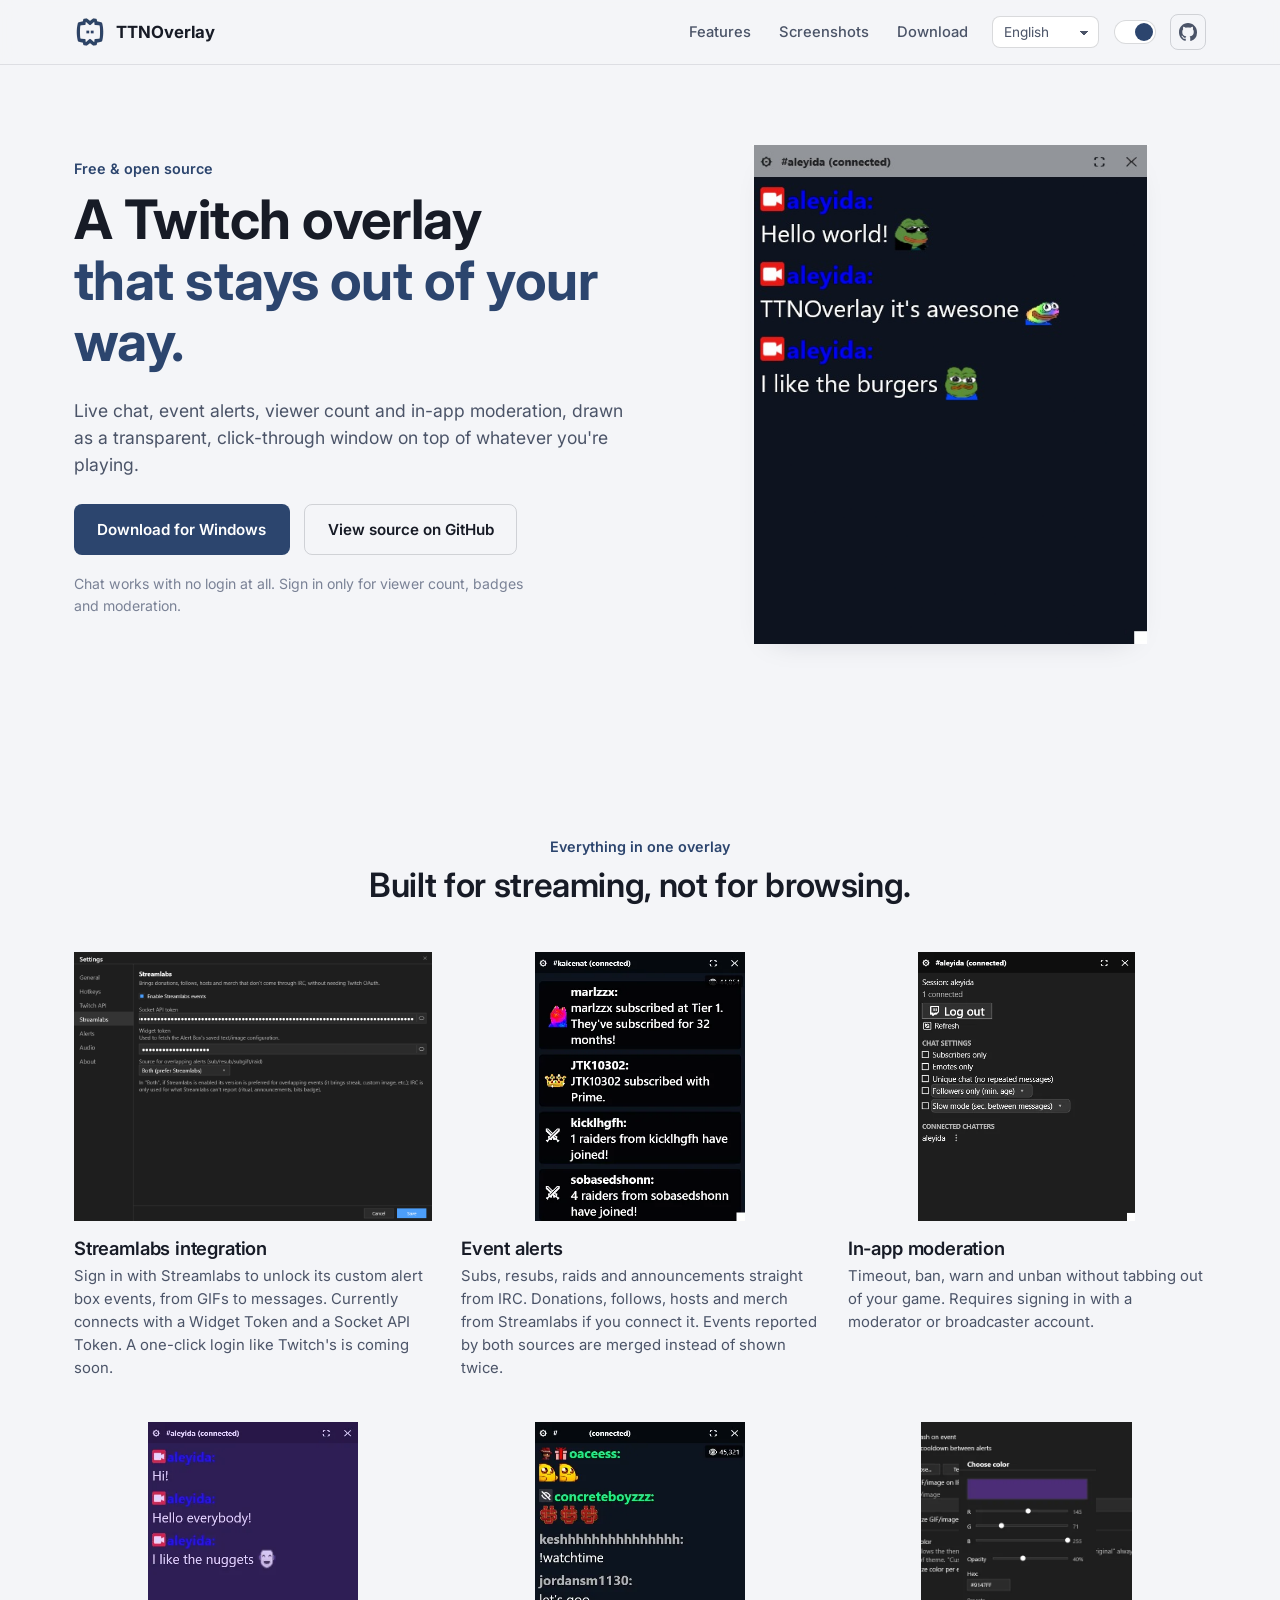
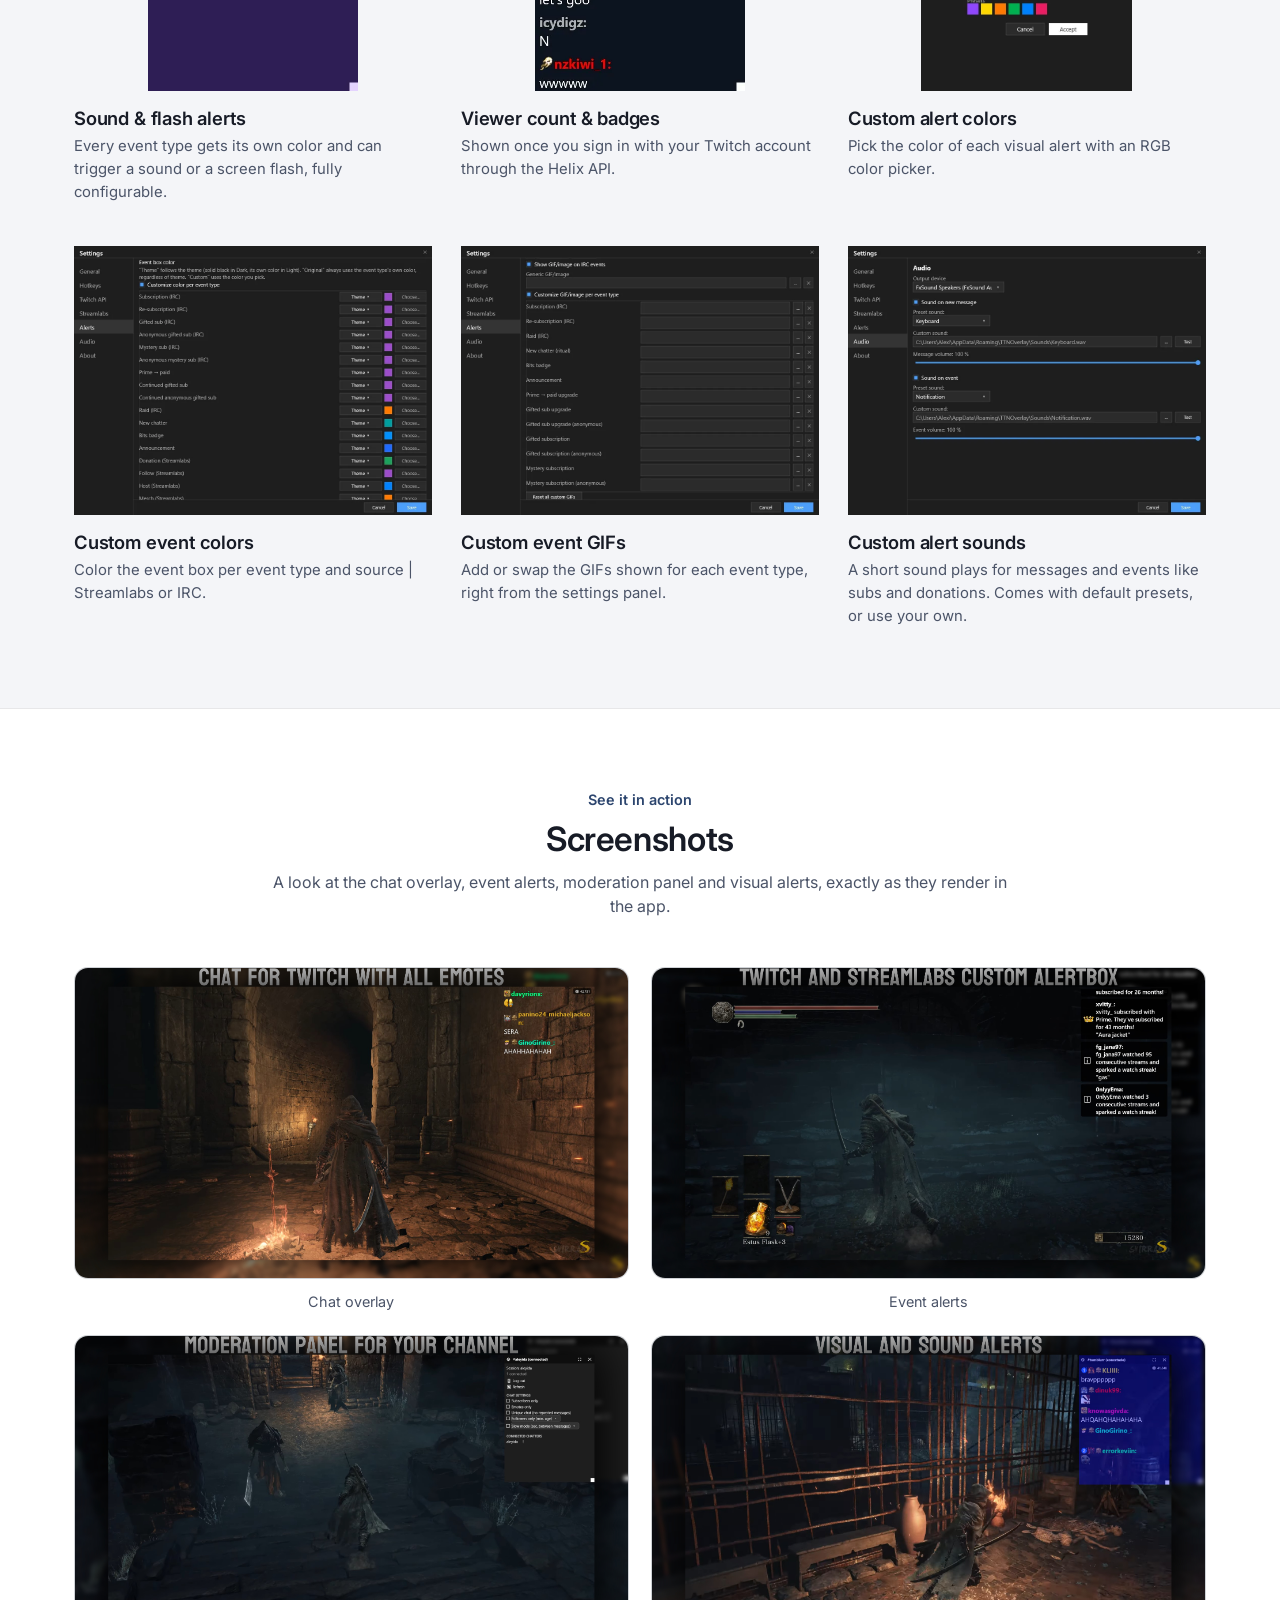
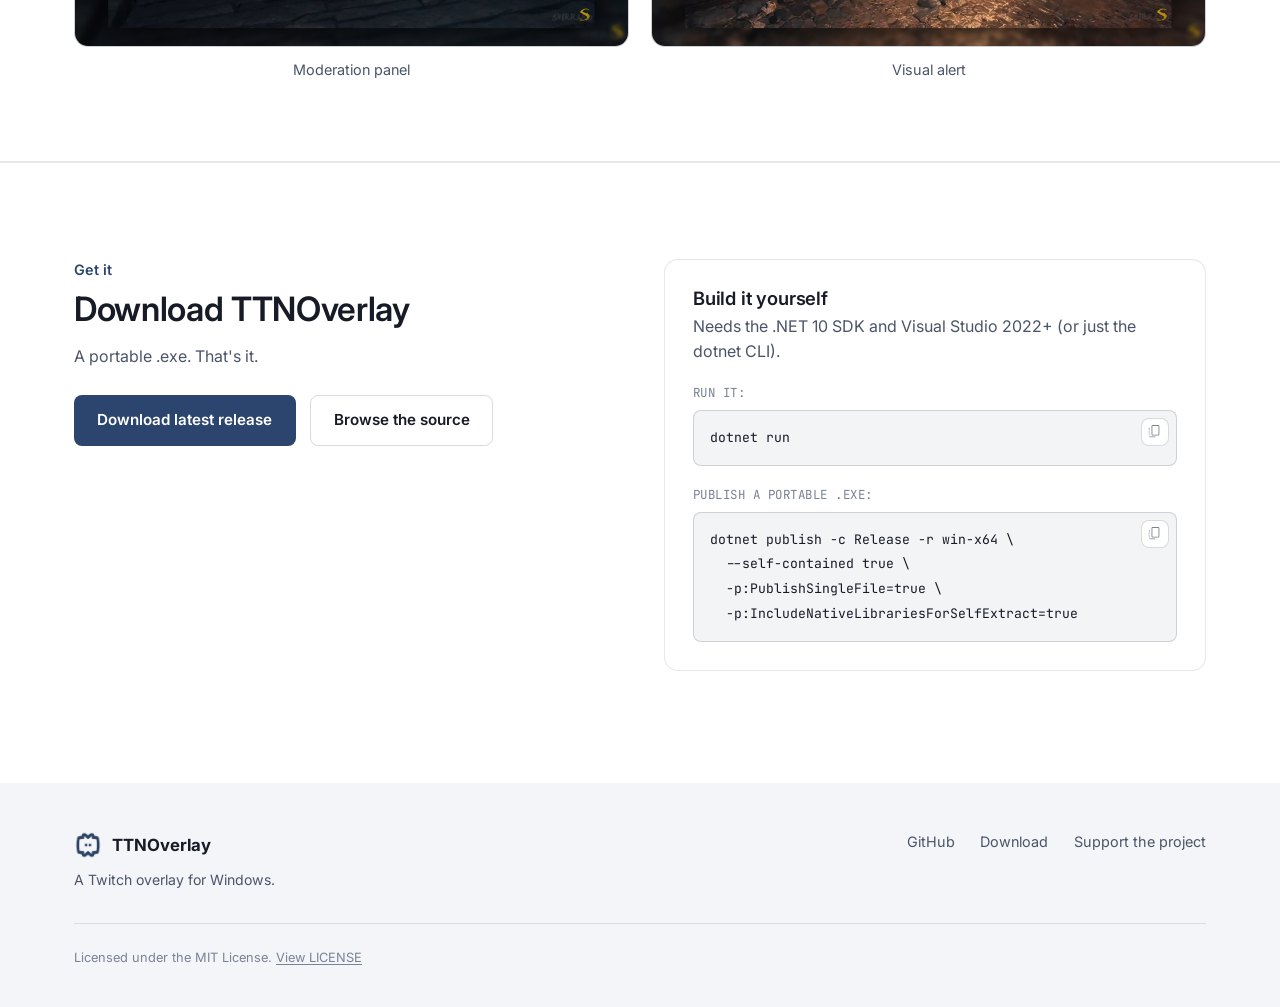
==== docs/index.html @ 7c1bb32d "Initial commit" ====
<!DOCTYPE html>
<html lang="en">

<head>
  <meta charset="UTF-8">
  <meta name="viewport" content="width=device-width, initial-scale=1.0">
  <title data-i18n="meta_title">TTNOverlay | Native Twitch overlay for Windows</title>
  <meta name="description" data-i18n="meta_description"
    content="A transparent, click-through Twitch overlay for Windows.">
  <link rel="icon" type="image/webp" href="img/logo_nobg.webp">
  <link rel="preconnect" href="https://fonts.googleapis.com">
  <link rel="preconnect" href="https://fonts.gstatic.com" crossorigin>
  <link
    href="https://fonts.googleapis.com/css2?family=Inter:wght@400;500;600;700&family=JetBrains+Mono:wght@400;500;600&display=swap"
    rel="stylesheet">
  <link rel="stylesheet" href="css/style.css">
</head>

<body>

  <a class="skip-link" href="#main" data-i18n="skip_link">Skip to content</a>

  <header class="site-header">
    <div class="wrap header-row">
      <a class="brand" href="#top">
        <img class="brand-logo" data-theme-src-dark="img/logo_nobg.webp"
          data-theme-src-light="img/logo_blue_nobg.webp" src="img/logo_nobg.webp" alt="" width="32" height="32">
        <span class="brand-name">TTNOverlay</span>
      </a>

      <nav class="site-nav" aria-label="Primary">
        <a href="#features" data-i18n="nav_features">Features</a>
        <a href="#screenshots" data-i18n="nav_screenshots">Screenshots</a>
        <a href="#download" data-i18n="nav_download">Download</a>
      </nav>

      <div class="header-controls">
        <div class="lang-switch">
          <label class="sr-only" for="lang-select" data-i18n="lang_label">Language</label>
          <select id="lang-select" aria-label="Language"></select>
        </div>
        <button id="theme-toggle" class="theme-toggle" type="button" aria-pressed="false">
          <span class="theme-toggle-track">
            <span class="theme-toggle-thumb" aria-hidden="true"></span>
          </span>
          <span class="sr-only" id="theme-toggle-label" data-i18n="theme_toggle_label">Switch to light theme</span>
        </button>
        <a class="btn btn-ghost btn-small header-gh" href="#" data-repo-link="source" target="_blank" rel="noopener"
          aria-label="GitHub">
          <svg viewBox="0 0 16 16" width="18" height="18" aria-hidden="true">
            <path fill="currentColor"
              d="M8 0C3.58 0 0 3.64 0 8.13c0 3.6 2.29 6.65 5.47 7.73.4.08.55-.17.55-.39 0-.19-.01-.82-.01-1.49-2.01.37-2.53-.5-2.69-.95-.09-.23-.48-.95-.82-1.14-.28-.15-.68-.52-.01-.53.63-.01 1.08.59 1.23.83.72 1.22 1.87.88 2.33.67.07-.52.28-.88.51-1.08-1.78-.2-3.64-.91-3.64-4.02 0-.89.31-1.61.82-2.18-.08-.2-.36-1.03.08-2.14 0 0 .67-.22 2.2.83.64-.18 1.32-.27 2-.27.68 0 1.36.09 2 .27 1.53-1.06 2.2-.83 2.2-.83.44 1.11.16 1.94.08 2.14.51.57.82 1.28.82 2.18 0 3.12-1.87 3.82-3.65 4.02.29.26.54.75.54 1.53 0 1.11-.01 1.99-.01 2.27 0 .22.15.48.55.39A8.13 8.13 0 0 0 16 8.13C16 3.64 12.42 0 8 0Z" />
          </svg>
        </a>
      </div>

      <button id="nav-toggle" class="nav-toggle" type="button" aria-expanded="false" aria-controls="site-nav-mobile">
        <span></span><span></span><span></span>
      </button>
    </div>

    <nav id="site-nav-mobile" class="site-nav-mobile" aria-label="Primary mobile">
      <a href="#features" data-i18n="nav_features">Features</a>
      <a href="#screenshots" data-i18n="nav_screenshots">Screenshots</a>
      <a href="#download" data-i18n="nav_download">Download</a>
    </nav>
  </header>

  <main id="main">

    <!-- HERO -->
    <section class="hero" id="top">
      <div class="wrap hero-grid">
        <div class="hero-copy">
          <p class="eyebrow" data-i18n="hero_eyebrow">Windows · Free &amp; open source</p>
          <h1>
            <span data-i18n="hero_title_1">A Twitch overlay</span><br>
            <span class="accent" data-i18n="hero_title_2">that stays out of your way.</span>
          </h1>
          <p class="hero-subtitle" data-i18n="hero_subtitle">Live chat, event alerts, viewer count and in-app
            moderation, drawn as a transparent, click-through window on top of whatever you're playing.</p>
          <div class="hero-ctas">
            <a class="btn btn-accent" href="#" data-repo-link="release" data-i18n="hero_cta_download">Download for
              Windows</a>
            <a class="btn btn-ghost" href="#" data-repo-link="source" target="_blank" rel="noopener"
              data-i18n="hero_cta_source">View source on GitHub</a>
          </div>
          <p class="hero-note" data-i18n="hero_note">Chat works with no login at all. Sign in only for viewer count,
            badges and moderation.</p>
        </div>

        <div class="hero-visual">
          <div class="hero-shot" data-hero-shot>
            <img data-theme-src-dark="img/screenshots/hero_dark.webp"
              data-theme-src-light="img/screenshots/hero_light.webp" src="img/screenshots/hero_dark.webp"
              alt="TTNOverlay">
            <div class="hero-shot-placeholder">
              <span data-i18n="feat_image_pending">Add a screenshot</span>
              <code data-hero-placeholder-name>hero_dark.webp</code>
            </div>
          </div>
        </div>
      </div>
    </section>

    <!-- FEATURES -->
    <section class="features" id="features">
      <div class="wrap">
        <p class="eyebrow center" data-i18n="features_eyebrow">Everything in one overlay</p>
        <h2 class="center" data-i18n="features_title">Built for streaming, not for browsing.</h2>

        <div class="feature-grid">

          <article class="feature-item feature-item-media">
            <div class="feature-media">
              <img src="img/features/streamlabs_feature.webp" alt="" loading="lazy">
              <div class="feature-media-placeholder">
                <span data-i18n="feat_image_pending">Add a screenshot</span>
                <code>streamlabs_feature.webp</code>
              </div>
            </div>
            <h3 data-i18n="feat_streamlabs_title">Streamlabs integration</h3>
            <p data-i18n="feat_streamlabs_body">Sign in with Streamlabs to unlock its custom alert box events, from GIFs
              to messages. Currently connects with a Widget Token and a Socket API Token. A one-click login like
              Twitch's is coming soon.</p>
          </article>

          <article class="feature-item feature-item-media">
            <div class="feature-media">
              <img src="img/features/events_feature.webp" alt="" loading="lazy">
              <div class="feature-media-placeholder">
                <span data-i18n="feat_image_pending">Add a screenshot</span>
                <code>events_feature.webp</code>
              </div>
            </div>
            <h3 data-i18n="feat_events_title">Event alerts</h3>
            <p data-i18n="feat_events_body">Subs, resubs, raids and announcements straight from IRC. Donations, follows,
              hosts and merch from Streamlabs if you connect it. Events reported by both sources are merged instead of
              shown twice.</p>
          </article>

          <article class="feature-item feature-item-media">
            <div class="feature-media">
              <img src="img/features/modpanel_feature.webp" alt="" loading="lazy">
              <div class="feature-media-placeholder">
                <span data-i18n="feat_image_pending">Add a screenshot</span>
                <code>modpanel_feature.webp</code>
              </div>
            </div>
            <h3 data-i18n="feat_mod_title">In-app moderation</h3>
            <p data-i18n="feat_mod_body">Timeout, ban, warn and unban without tabbing out of your game. Requires signing
              in with a moderator or broadcaster account.</p>
          </article>

          <article class="feature-item feature-item-media">
            <div class="feature-media">
              <img src="img/features/alerts_feature.webp" alt="" loading="lazy">
              <div class="feature-media-placeholder">
                <span data-i18n="feat_image_pending">Add a screenshot</span>
                <code>alerts_feature.webp</code>
              </div>
            </div>
            <h3 data-i18n="feat_alerts_title">Sound &amp; flash alerts</h3>
            <p data-i18n="feat_alerts_body">Every event type gets its own color and can trigger a sound or a screen
              flash, fully configurable.</p>
          </article>

          <article class="feature-item feature-item-media">
            <div class="feature-media">
              <img src="img/features/viewers_feature.webp" alt="" loading="lazy">
              <div class="feature-media-placeholder">
                <span data-i18n="feat_image_pending">Add a screenshot</span>
                <code>viewers_feature.webp</code>
              </div>
            </div>
            <h3 data-i18n="feat_viewers_title">Viewer count &amp; badges</h3>
            <p data-i18n="feat_viewers_body">Shown once you sign in with your Twitch account through the Helix API.</p>
          </article>

          <article class="feature-item feature-item-media">
            <div class="feature-media">
              <img src="img/features/alerts_visualalertcolor_customizable_feature.webp" alt="" loading="lazy">
              <div class="feature-media-placeholder">
                <span data-i18n="feat_image_pending">Add a screenshot</span>
                <code>alerts_visualalertcolor_customizable_feature.webp</code>
              </div>
            </div>
            <h3 data-i18n="feat_alertcolor_title">Custom alert colors</h3>
            <p data-i18n="feat_alertcolor_body">Pick the color of each visual alert with an RGB color picker.</p>
          </article>

          <article class="feature-item feature-item-media">
            <div class="feature-media">
              <img src="img/features/events_customizable_box_feature.webp" alt="" loading="lazy">
              <div class="feature-media-placeholder">
                <span data-i18n="feat_image_pending">Add a screenshot</span>
                <code>events_customizable_box_feature.webp</code>
              </div>
            </div>
            <h3 data-i18n="feat_eventbox_title">Custom event colors</h3>
            <p data-i18n="feat_eventbox_body">Color the event box per event type and source &mdash; Streamlabs or IRC.
            </p>
          </article>

          <article class="feature-item feature-item-media">
            <div class="feature-media">
              <img src="img/features/events_customizable_gif_feature.webp" alt="" loading="lazy">
              <div class="feature-media-placeholder">
                <span data-i18n="feat_image_pending">Add a screenshot</span>
                <code>events_customizable_gif_feature.webp</code>
              </div>
            </div>
            <h3 data-i18n="feat_eventgif_title">Custom event GIFs</h3>
            <p data-i18n="feat_eventgif_body">Add or swap the GIFs shown for each event type, right from the settings
              panel.</p>
          </article>

          <article class="feature-item feature-item-media">
            <div class="feature-media">
              <img src="img/features/alerts_audio_customizable_feature.webp" alt="" loading="lazy">
              <div class="feature-media-placeholder">
                <span data-i18n="feat_image_pending">Add a screenshot</span>
                <code>alerts_audio_customizable_feature.webp</code>
              </div>
            </div>
            <h3 data-i18n="feat_alertsound_title">Custom alert sounds</h3>
            <p data-i18n="feat_alertsound_body">A short sound plays for messages and events like subs and donations.
              Comes with default presets, or use your own.</p>
          </article>

        </div>
      </div>
    </section>

    <!-- SCREENSHOTS -->
    <section class="screenshots" id="screenshots">
      <div class="wrap">
        <p class="eyebrow center" data-i18n="screenshots_eyebrow">See it in action</p>
        <h2 class="center" data-i18n="screenshots_title">Screenshots</h2>
        <p class="section-subtitle center" data-i18n="screenshots_subtitle">Drop image files into img/screenshots/ using
          the names below and they'll show up here automatically.</p>

        <div class="shot-grid">
          <figure class="shot">
            <div class="shot-media">
              <img src="img/screenshots/chat_finished.jpg" alt="" loading="lazy">
              <div class="shot-placeholder">
                <span class="shot-placeholder-hint"><span data-i18n="shot_placeholder_hint">Place</span>
                  <code>chat_finished.jpg</code> <span data-i18n="shot_placeholder_hint_2">in
                    img/screenshots/</span></span>
              </div>
            </div>
            <figcaption data-i18n="shot_chat_caption">Chat overlay</figcaption>
          </figure>

          <figure class="shot">
            <div class="shot-media">
              <img src="img/screenshots/events_finished.jpg" alt="" loading="lazy">
              <div class="shot-placeholder">
                <span class="shot-placeholder-hint"><span data-i18n="shot_placeholder_hint">Place</span>
                  <code>events_finished.jpg</code> <span data-i18n="shot_placeholder_hint_2">in
                    img/screenshots/</span></span>
              </div>
            </div>
            <figcaption data-i18n="shot_events_caption">Event alerts</figcaption>
          </figure>

          <figure class="shot">
            <div class="shot-media">
              <img src="img/screenshots/modpanel_finished.jpg" alt="" loading="lazy">
              <div class="shot-placeholder">
                <span class="shot-placeholder-hint"><span data-i18n="shot_placeholder_hint">Place</span>
                  <code>modpanel_finished.jpg</code> <span data-i18n="shot_placeholder_hint_2">in
                    img/screenshots/</span></span>
              </div>
            </div>
            <figcaption data-i18n="shot_modpanel_caption">Moderation panel</figcaption>
          </figure>

          <figure class="shot">
            <div class="shot-media">
              <img src="img/screenshots/visualalert_finished.jpg" alt="" loading="lazy">
              <div class="shot-placeholder">
                <span class="shot-placeholder-hint"><span data-i18n="shot_placeholder_hint">Place</span>
                  <code>visualalert_finished.jpg</code> <span data-i18n="shot_placeholder_hint_2">in
                    img/screenshots/</span></span>
              </div>
            </div>
            <figcaption data-i18n="shot_alert_caption">Visual alert</figcaption>
          </figure>
        </div>
      </div>
    </section>

    <!-- DOWNLOAD -->
    <section class="download" id="download">
      <div class="wrap download-grid">
        <div class="download-copy">
          <p class="eyebrow" data-i18n="download_eyebrow">Get it</p>
          <h2 data-i18n="download_title">Download TTNOverlay</h2>
          <p data-i18n="download_body">A portable .exe. That's it.</p>
          <div class="hero-ctas">
            <a class="btn btn-accent" href="#" data-repo-link="release" data-i18n="download_cta_release">Download latest
              release</a>
            <a class="btn btn-ghost" href="#" data-repo-link="source" target="_blank" rel="noopener"
              data-i18n="download_cta_source">Browse the source</a>
          </div>
        </div>

        <div class="build-card">
          <h3 data-i18n="download_build_title">Build it yourself</h3>
          <p data-i18n="download_build_body">Needs the .NET 10 SDK and Visual Studio 2022+ (or just the dotnet CLI).</p>

          <p class="build-label" data-i18n="download_build_run">Run it:</p>
          <div class="code-block-wrap">
            <pre class="code-block"><code>dotnet run</code></pre>
            <button class="copy-btn" type="button" data-copy-btn aria-label="Copy">
              <svg class="copy-btn-icon icon-copy" viewBox="0 0 16 16" width="14" height="14" aria-hidden="true">
                <path fill="currentColor"
                  d="M4 1.5A1.5 1.5 0 0 1 5.5 0h6A1.5 1.5 0 0 1 13 1.5v9a1.5 1.5 0 0 1-1.5 1.5h-6A1.5 1.5 0 0 1 4 10.5v-9Zm1.5-.5a.5.5 0 0 0-.5.5v9a.5.5 0 0 0 .5.5h6a.5.5 0 0 0 .5-.5v-9a.5.5 0 0 0-.5-.5h-6ZM2 4a.5.5 0 0 0-.5.5v9a.5.5 0 0 0 .5.5h6a.5.5 0 0 0 .5-.5V13H2.5a1.5 1.5 0 0 1-1.5-1.5v-8H2Z" />
              </svg>
              <svg class="copy-btn-icon icon-check" viewBox="0 0 16 16" width="14" height="14" aria-hidden="true">
                <path fill="currentColor"
                  d="M13.7 3.3a1 1 0 0 1 0 1.4l-7 7a1 1 0 0 1-1.4 0l-3-3a1 1 0 1 1 1.4-1.4L6 9.6l6.3-6.3a1 1 0 0 1 1.4 0Z" />
              </svg>
              <span class="sr-only copy-btn-text" data-i18n="copy_button_label">Copy</span>
            </button>
          </div>

          <p class="build-label" data-i18n="download_build_publish">Publish a portable .exe:</p>
          <div class="code-block-wrap">
            <pre class="code-block"><code data-copy-text="dotnet publish -c Release -r win-x64 --self-contained true -p:PublishSingleFile=true -p:IncludeNativeLibrariesForSelfExtract=true">dotnet publish -c Release -r win-x64 \
  --self-contained true \
  -p:PublishSingleFile=true \
  -p:IncludeNativeLibrariesForSelfExtract=true</code></pre>
            <button class="copy-btn" type="button" data-copy-btn aria-label="Copy">
              <svg class="copy-btn-icon icon-copy" viewBox="0 0 16 16" width="14" height="14" aria-hidden="true">
                <path fill="currentColor"
                  d="M4 1.5A1.5 1.5 0 0 1 5.5 0h6A1.5 1.5 0 0 1 13 1.5v9a1.5 1.5 0 0 1-1.5 1.5h-6A1.5 1.5 0 0 1 4 10.5v-9Zm1.5-.5a.5.5 0 0 0-.5.5v9a.5.5 0 0 0 .5.5h6a.5.5 0 0 0 .5-.5v-9a.5.5 0 0 0-.5-.5h-6ZM2 4a.5.5 0 0 0-.5.5v9a.5.5 0 0 0 .5.5h6a.5.5 0 0 0 .5-.5V13H2.5a1.5 1.5 0 0 1-1.5-1.5v-8H2Z" />
              </svg>
              <svg class="copy-btn-icon icon-check" viewBox="0 0 16 16" width="14" height="14" aria-hidden="true">
                <path fill="currentColor"
                  d="M13.7 3.3a1 1 0 0 1 0 1.4l-7 7a1 1 0 0 1-1.4 0l-3-3a1 1 0 1 1 1.4-1.4L6 9.6l6.3-6.3a1 1 0 0 1 1.4 0Z" />
              </svg>
              <span class="sr-only copy-btn-text" data-i18n="copy_button_label">Copy</span>
            </button>
          </div>
        </div>
      </div>
    </section>

  </main>

  <footer class="site-footer">
    <div class="wrap footer-grid">
      <div class="footer-brand">
        <a class="brand" href="#top">
          <img class="brand-logo" data-theme-src-dark="img/logo_nobg.webp"
            data-theme-src-light="img/logo_blue_nobg.webp" src="img/logo_nobg.webp" alt="" width="28" height="28">
          <span class="brand-name">TTNOverlay</span>
        </a>
        <p data-i18n="footer_tagline">A Twitch overlay for Windows.</p>
      </div>

      <div class="footer-links">
        <a href="#" data-repo-link="source" target="_blank" rel="noopener">GitHub</a>
        <a href="#" data-repo-link="releases" target="_blank" rel="noopener" data-i18n="nav_download">Download</a>
        <a href="https://ko-fi.com/1devlion/donate" target="_blank" rel="noopener" data-i18n="footer_support">Support
          the project</a>
      </div>

      <p class="footer-license">
        <span data-i18n="footer_license">Licensed under the MIT License.</span>
        <a href="#" data-repo-link="license" target="_blank" rel="noopener" data-i18n="footer_license_link">View
          LICENSE</a>
      </p>
    </div>
  </footer>

  <script src="js/i18n.js"></script>
  <script src="js/main.js"></script>
</body>

</html>
---- docs/css/style.css ----
/* ==========================================================================
   TTNOverlay website
   Palette pulled from the actual app: the icon background navy, the default
   flash-alert gold, and the moderation panel's dark background (#1E1E1E).
   ========================================================================== */

:root {
  --navy-950: #0d1420;
  --navy-900: #12192a;
  --navy-800: #1a2338;
  --navy-700: #232f4a;
  --navy-600: #2c456e; /* app icon background */
  --navy-500: #3a5a8c;
  --panel-dark: #1e1e1e; /* app's own moderation-panel background */
  --gold: #ffd700;      /* app's default flash-alert color */
  --gold-dim: #caa000;
  --ink-000: #f4f6fb;
  --ink-100: #dfe4ee;
  --ink-300: #aab3c6;
  --ink-500: #7c86a0;
  --line: rgba(223, 228, 238, 0.10);
  --line-strong: rgba(223, 228, 238, 0.18);

  --bg: var(--navy-950);
  --bg-raised: var(--navy-900);
  --bg-card: var(--navy-800);
  --bg-panel: var(--panel-dark);
  --text: var(--ink-000);
  --text-muted: var(--ink-300);
  --text-faint: var(--ink-500);
  --border: var(--line);
  --border-strong: var(--line-strong);
  --accent: var(--gold);
  --accent-hover: var(--gold-dim);
  --accent-ink: #241d00;
  --brand: var(--navy-600);
  --brand-bright: #6f93c9;

  --font-display: "Inter", "PingFang SC", "Microsoft YaHei", system-ui, sans-serif;
  --font-body: "Inter", "PingFang SC", "Microsoft YaHei", system-ui, -apple-system, sans-serif;
  --font-mono: "JetBrains Mono", ui-monospace, "SFMono-Regular", Consolas, monospace;

  --radius-s: 8px;
  --radius-m: 14px;
  --radius-l: 22px;
  --shadow-card: 0 1px 0 rgba(255,255,255,0.03) inset, 0 12px 30px -20px rgba(0,0,0,0.6);
}

html.light {
  --bg: #f4f5f8;
  --bg-raised: #ffffff;
  --bg-card: #ffffff;
  --bg-panel: color-mix(in srgb, var(--navy-600) 6%, #ffffff);
  --text: #171b26;
  --text-muted: #4b5468;
  --text-faint: #7a8296;
  --border: rgba(23, 27, 38, 0.10);
  --border-strong: rgba(23, 27, 38, 0.16);
  --accent: var(--navy-600);
  --accent-hover: var(--navy-700);
  --accent-ink: #ffffff;
  --brand: var(--navy-600);
  --brand-bright: #2c456e;
  --ink-100: #171b26;
  --shadow-card: 0 1px 0 rgba(255,255,255,0.6) inset, 0 12px 30px -22px rgba(23,27,38,0.25);
}

* { box-sizing: border-box; }
html { scroll-behavior: smooth; }

@media (prefers-reduced-motion: reduce) {
  html { scroll-behavior: auto; }
  *, *::before, *::after { animation-duration: 0.001ms !important; animation-iteration-count: 1 !important; transition-duration: 0.001ms !important; }
}

body {
  margin: 0;
  background: var(--bg);
  color: var(--text);
  font-family: var(--font-body);
  font-size: 16px;
  line-height: 1.55;
  -webkit-font-smoothing: antialiased;
  transition: background-color .25s ease, color .25s ease;
}

h1, h2, h3 {
  font-family: var(--font-display);
  color: var(--text);
  line-height: 1.12;
  letter-spacing: -0.01em;
  margin: 0 0 .5em;
}

h1 { font-size: clamp(2.1rem, 5vw, 3.4rem); font-weight: 700; }
h2 { font-size: clamp(1.5rem, 3vw, 2.1rem); font-weight: 600; }
h3 { font-size: 1.15rem; font-weight: 600; }
p { margin: 0 0 1em; color: var(--text-muted); }
a { color: inherit; }

.sr-only {
  position: absolute; width: 1px; height: 1px; padding: 0; margin: -1px;
  overflow: hidden; clip: rect(0,0,0,0); white-space: nowrap; border: 0;
}

.skip-link {
  position: absolute; left: 1rem; top: -3rem;
  background: var(--accent); color: var(--accent-ink);
  padding: .6rem 1rem; border-radius: var(--radius-s);
  font-weight: 600; z-index: 100; transition: top .15s ease;
}
.skip-link:focus { top: 1rem; }

:focus-visible {
  outline: 2px solid var(--accent);
  outline-offset: 2px;
  border-radius: 4px;
}

.wrap {
  max-width: 1180px;
  margin: 0 auto;
  padding: 0 1.5rem;
}

.eyebrow {
  font-family: var(--font-display);
  font-size: .9rem;
  font-weight: 600;
  color: var(--brand-bright);
  margin: 0 0 .6em;
}
.center { text-align: center; }
.section-subtitle { max-width: 46em; margin-left: auto; margin-right: auto; }

.mono-line {
  font-family: var(--font-mono);
  font-size: .85rem;
  color: var(--text-faint);
}

/* ---------- buttons ---------- */
.btn {
  display: inline-flex;
  align-items: center;
  gap: .5em;
  padding: .8rem 1.4rem;
  border-radius: var(--radius-s);
  font-weight: 600;
  font-size: .95rem;
  text-decoration: none;
  border: 1px solid transparent;
  cursor: pointer;
  transition: transform .12s ease, background-color .15s ease, border-color .15s ease;
}
.btn:hover { transform: translateY(-1px); }
.btn:active { transform: translateY(0); }

.btn-accent {
  background: var(--accent);
  color: var(--accent-ink);
}
.btn-accent:hover { background: var(--accent-hover); }

.btn-ghost {
  background: transparent;
  border-color: var(--border-strong);
  color: var(--text);
}
.btn-ghost:hover { border-color: var(--brand-bright); }

.btn-small { padding: .5rem; }

/* ---------- header ---------- */
.site-header {
  position: sticky;
  top: 0;
  z-index: 50;
  background: color-mix(in srgb, var(--bg) 88%, transparent);
  backdrop-filter: blur(10px);
  border-bottom: 1px solid var(--border);
}

.header-row {
  display: flex;
  align-items: center;
  gap: 1.5rem;
  height: 64px;
}

.brand {
  display: flex;
  align-items: center;
  gap: .6rem;
  text-decoration: none;
  margin-right: auto;
}
.brand-logo { border-radius: 7px; display: block; }
.brand-name {
  font-family: var(--font-display);
  font-weight: 700;
  font-size: 1.05rem;
  color: var(--text);
}

.site-nav {
  display: flex;
  gap: 1.75rem;
}
.site-nav a {
  text-decoration: none;
  color: var(--text-muted);
  font-size: .92rem;
  font-weight: 500;
  transition: color .15s ease;
}
.site-nav a:hover { color: var(--text); }

.header-controls {
  display: flex;
  align-items: center;
  gap: .9rem;
}

.lang-switch select {
  appearance: none;
  background: var(--bg-card);
  border: 1px solid var(--border-strong);
  color: var(--text);
  font-family: var(--font-body);
  font-size: .85rem;
  padding: .45rem 1.8rem .45rem .7rem;
  border-radius: var(--radius-s);
  cursor: pointer;
  background-image: linear-gradient(45deg, transparent 50%, currentColor 50%), linear-gradient(135deg, currentColor 50%, transparent 50%);
  background-position: calc(100% - 14px) 55%, calc(100% - 9px) 55%;
  background-size: 5px 5px, 5px 5px;
  background-repeat: no-repeat;
  color: var(--text-muted);
}

.theme-toggle {
  display: flex;
  align-items: center;
  background: none;
  border: none;
  padding: 0;
  cursor: pointer;
}
.theme-toggle-track {
  width: 42px;
  height: 24px;
  border-radius: 999px;
  background: var(--bg-card);
  border: 1px solid var(--border-strong);
  display: block;
  position: relative;
  transition: background-color .2s ease;
}
.theme-toggle-thumb {
  position: absolute;
  top: 2px; left: 2px;
  width: 18px; height: 18px;
  border-radius: 50%;
  background: var(--brand-bright);
  transition: transform .2s ease, background-color .2s ease;
}
html.light .theme-toggle-thumb { transform: translateX(18px); background: var(--accent); }

.header-gh { color: var(--text-muted); }
.header-gh:hover { color: var(--text); }

.nav-toggle {
  display: none;
  flex-direction: column;
  justify-content: center;
  gap: 5px;
  width: 34px; height: 34px;
  background: none; border: none; cursor: pointer;
}
.nav-toggle span {
  display: block; height: 2px; width: 100%;
  background: var(--text); border-radius: 2px;
}

.site-nav-mobile {
  display: none;
  flex-direction: column;
  padding: .5rem 1.5rem 1.25rem;
  border-top: 1px solid var(--border);
}
.site-nav-mobile a {
  padding: .7rem 0;
  text-decoration: none;
  color: var(--text-muted);
  border-bottom: 1px solid var(--border);
  font-size: .95rem;
}
.site-nav-mobile.open { display: flex; }

/* ---------- hero ---------- */
.hero { padding: 5rem 0 6rem; }
.hero-grid {
  display: grid;
  grid-template-columns: 1.05fr .95fr;
  gap: 3.5rem;
  align-items: center;
}
.hero-copy h1 { margin-bottom: .45em; }
.accent { color: var(--accent); }
.hero-subtitle {
  font-size: 1.1rem;
  max-width: 34em;
}
.hero-ctas {
  display: flex;
  flex-wrap: wrap;
  gap: .9rem;
  margin: 1.6rem 0 1.1rem;
}
.hero-note {
  font-size: .88rem;
  color: var(--text-faint);
  max-width: 32em;
}

/* hero screenshot | swaps file depending on light/dark theme, see js/main.js */
.hero-visual { display: flex; justify-content: center; }
.hero-shot {
  position: relative;
  width: 100%;
  max-width: 397px;
  aspect-ratio: 397 / 499;
  box-shadow: var(--shadow-card);
}
.hero-shot img { width: 100%; height: 100%; object-fit: contain; display: block; position: relative; z-index: 1; }
.hero-shot-placeholder {
  position: absolute; inset: 0; z-index: 0;
  display: none; flex-direction: column; align-items: center; justify-content: center;
  gap: .4rem;
  background:
    repeating-linear-gradient(135deg, color-mix(in srgb, var(--brand) 30%, var(--bg-panel)) 0 12px, var(--bg-panel) 12px 24px);
  color: var(--text-faint);
  font-size: .85rem;
  text-align: center;
  padding: 1rem;
}
.hero-shot-placeholder.is-visible { display: flex; }
.hero-shot-placeholder code {
  font-family: var(--font-mono);
  background: color-mix(in srgb, var(--bg) 60%, transparent);
  padding: .2rem .55rem;
  border-radius: 5px;
  color: var(--ink-100);
}

/* ---------- features ---------- */
.features { padding: 6rem 0 5rem; }
.features h2 { margin-bottom: .35em; max-width: 24em; margin-left: auto; margin-right: auto; }
.features .eyebrow { margin-bottom: .5em; }
.features > .wrap > p.eyebrow { margin-bottom: .5rem; }
.features .section-subtitle, .features > .wrap > h2 + p { margin-bottom: 3rem; }

.feature-grid {
  margin-top: 3rem;
  display: grid;
  grid-template-columns: repeat(3, 1fr);
  gap: 2.6rem 1.8rem;
}

/* flat items: no card box, no icon | same background as the page */
.feature-item h3 { margin-bottom: .35em; }
.feature-item p { margin-bottom: 0; font-size: .93rem; }

.feature-item-media .feature-media {
  position: relative;
  aspect-ratio: 4 / 3;
  margin-bottom: 1.1rem;
}
.feature-media img { width: 100%; height: 100%; object-fit: contain; display: block; position: relative; z-index: 1; }
.feature-media-placeholder {
  position: absolute; inset: 0; z-index: 0;
  display: none; flex-direction: column; align-items: center; justify-content: center;
  gap: .3rem;
  background:
    repeating-linear-gradient(135deg, color-mix(in srgb, var(--brand) 30%, var(--bg-panel)) 0 10px, var(--bg-panel) 10px 20px);
  color: var(--text-faint);
  font-size: .78rem;
  text-align: center;
  padding: 1rem;
}
.feature-media-placeholder.is-visible { display: flex; }
.feature-media-placeholder code {
  font-family: var(--font-mono);
  background: color-mix(in srgb, var(--bg) 60%, transparent);
  padding: .15rem .5rem;
  border-radius: 5px;
  color: var(--ink-100);
}

/* ---------- screenshots ---------- */
.screenshots { padding: 5rem 0; background: var(--bg-raised); border-top: 1px solid var(--border); border-bottom: 1px solid var(--border); }
.screenshots h2 { margin-bottom: .35em; }
.screenshots .section-subtitle { margin-bottom: 3rem; }

.shot-grid {
  display: grid;
  grid-template-columns: repeat(2, 1fr);
  gap: 1.4rem;
}
.shot { margin: 0; }
.shot-media {
  position: relative;
  aspect-ratio: 16 / 9;
  border-radius: var(--radius-m);
  overflow: hidden;
  border: 1px solid var(--border-strong);
  background: var(--bg-panel);
}
.shot-media img { width: 100%; height: 100%; object-fit: cover; display: block; position: relative; z-index: 1; }
.shot-placeholder {
  position: absolute; inset: 0; z-index: 0;
  display: none; align-items: center; justify-content: center;
  padding: 1.5rem;
  text-align: center;
  background:
    repeating-linear-gradient(135deg, color-mix(in srgb, var(--brand) 32%, var(--bg-panel)) 0 12px, var(--bg-panel) 12px 24px);
}
.shot-placeholder.is-visible { display: flex; }
.shot-placeholder-hint {
  font-size: .85rem;
  color: var(--text-faint);
}
.shot-placeholder-hint code {
  font-family: var(--font-mono);
  background: color-mix(in srgb, var(--bg) 60%, transparent);
  padding: .15rem .5rem;
  border-radius: 5px;
  color: var(--ink-100);
}
.shot figcaption {
  margin-top: .7rem;
  font-size: .9rem;
  color: var(--text-muted);
  text-align: center;
}

/* ---------- download ---------- */
.download { padding: 6rem 0 7rem; background: var(--bg-raised); border-top: 1px solid var(--border); }
.download-grid {
  display: grid;
  grid-template-columns: 1fr 1fr;
  gap: 3rem;
  align-items: start;
}
.build-card {
  background: var(--bg-card);
  border: 1px solid var(--border);
  border-radius: var(--radius-m);
  padding: 1.75rem;
}
.build-card h3 { margin-bottom: .3em; }
.build-label {
  font-size: .78rem;
  font-family: var(--font-mono);
  text-transform: uppercase;
  letter-spacing: .04em;
  color: var(--text-faint);
  margin: 1.2rem 0 .5rem;
}
.code-block {
  margin: 0;
  background: var(--bg-panel);
  border: 1px solid var(--border-strong);
  border-radius: var(--radius-s);
  padding: .9rem 1rem;
  overflow-x: auto;
}
.code-block code {
  font-family: var(--font-mono);
  font-size: .82rem;
  color: var(--ink-100);
  white-space: pre;
}
.code-block-wrap { position: relative; }
.code-block-wrap .code-block { padding-right: 2.75rem; }
.copy-btn {
  position: absolute;
  top: .5rem;
  right: .5rem;
  display: inline-flex;
  align-items: center;
  justify-content: center;
  width: 28px;
  height: 28px;
  padding: 0;
  border: 1px solid var(--border-strong);
  border-radius: var(--radius-s);
  background: var(--bg-card);
  color: var(--text-faint);
  cursor: pointer;
  transition: color .15s, border-color .15s, background .15s;
}
.copy-btn:hover { color: var(--ink-100); border-color: var(--brand-bright); }
.copy-btn .icon-check { display: none; }
.copy-btn.is-copied { color: var(--brand-bright); border-color: var(--brand-bright); }
.copy-btn.is-copied .icon-copy { display: none; }
.copy-btn.is-copied .icon-check { display: block; }

/* ---------- footer ---------- */
.site-footer { padding: 3rem 0 2.5rem; }
.footer-grid {
  display: grid;
  grid-template-columns: 1.3fr 1fr;
  gap: 1.5rem 3rem;
  align-items: start;
}
.footer-brand p { margin: .6rem 0 0; font-size: .88rem; }
.footer-madewith { margin-top: .5rem !important; }
.footer-links {
  display: flex;
  gap: 1.6rem;
  justify-content: flex-end;
}
.footer-links a { text-decoration: none; color: var(--text-muted); font-size: .9rem; }
.footer-links a:hover { color: var(--text); }
.footer-license {
  grid-column: 1 / -1;
  font-size: .8rem;
  color: var(--text-faint);
  border-top: 1px solid var(--border);
  padding-top: 1.5rem;
  margin: .5rem 0 0;
}
.footer-license a { color: var(--text-faint); text-decoration: underline; text-underline-offset: 2px; }
.footer-license a:hover { color: var(--text-muted); }

/* ---------- responsive ---------- */
@media (max-width: 980px) {
  .hero-grid { grid-template-columns: 1fr; }
  .hero-visual { order: -1; }
  .download-grid { grid-template-columns: 1fr; }
  .feature-grid { grid-template-columns: repeat(2, 1fr); }
}

@media (max-width: 720px) {
  .site-nav { display: none; }
  .nav-toggle { display: flex; }
  .lang-switch { display: none; }
  .feature-grid { grid-template-columns: 1fr; }
  .shot-grid { grid-template-columns: 1fr; }
  .footer-grid { grid-template-columns: 1fr; }
  .footer-links { justify-content: flex-start; }
  .footer-license { padding-top: 1rem; }
  .hero { padding: 3rem 0 3.5rem; }
  .features, .download { padding: 4rem 0; }
}
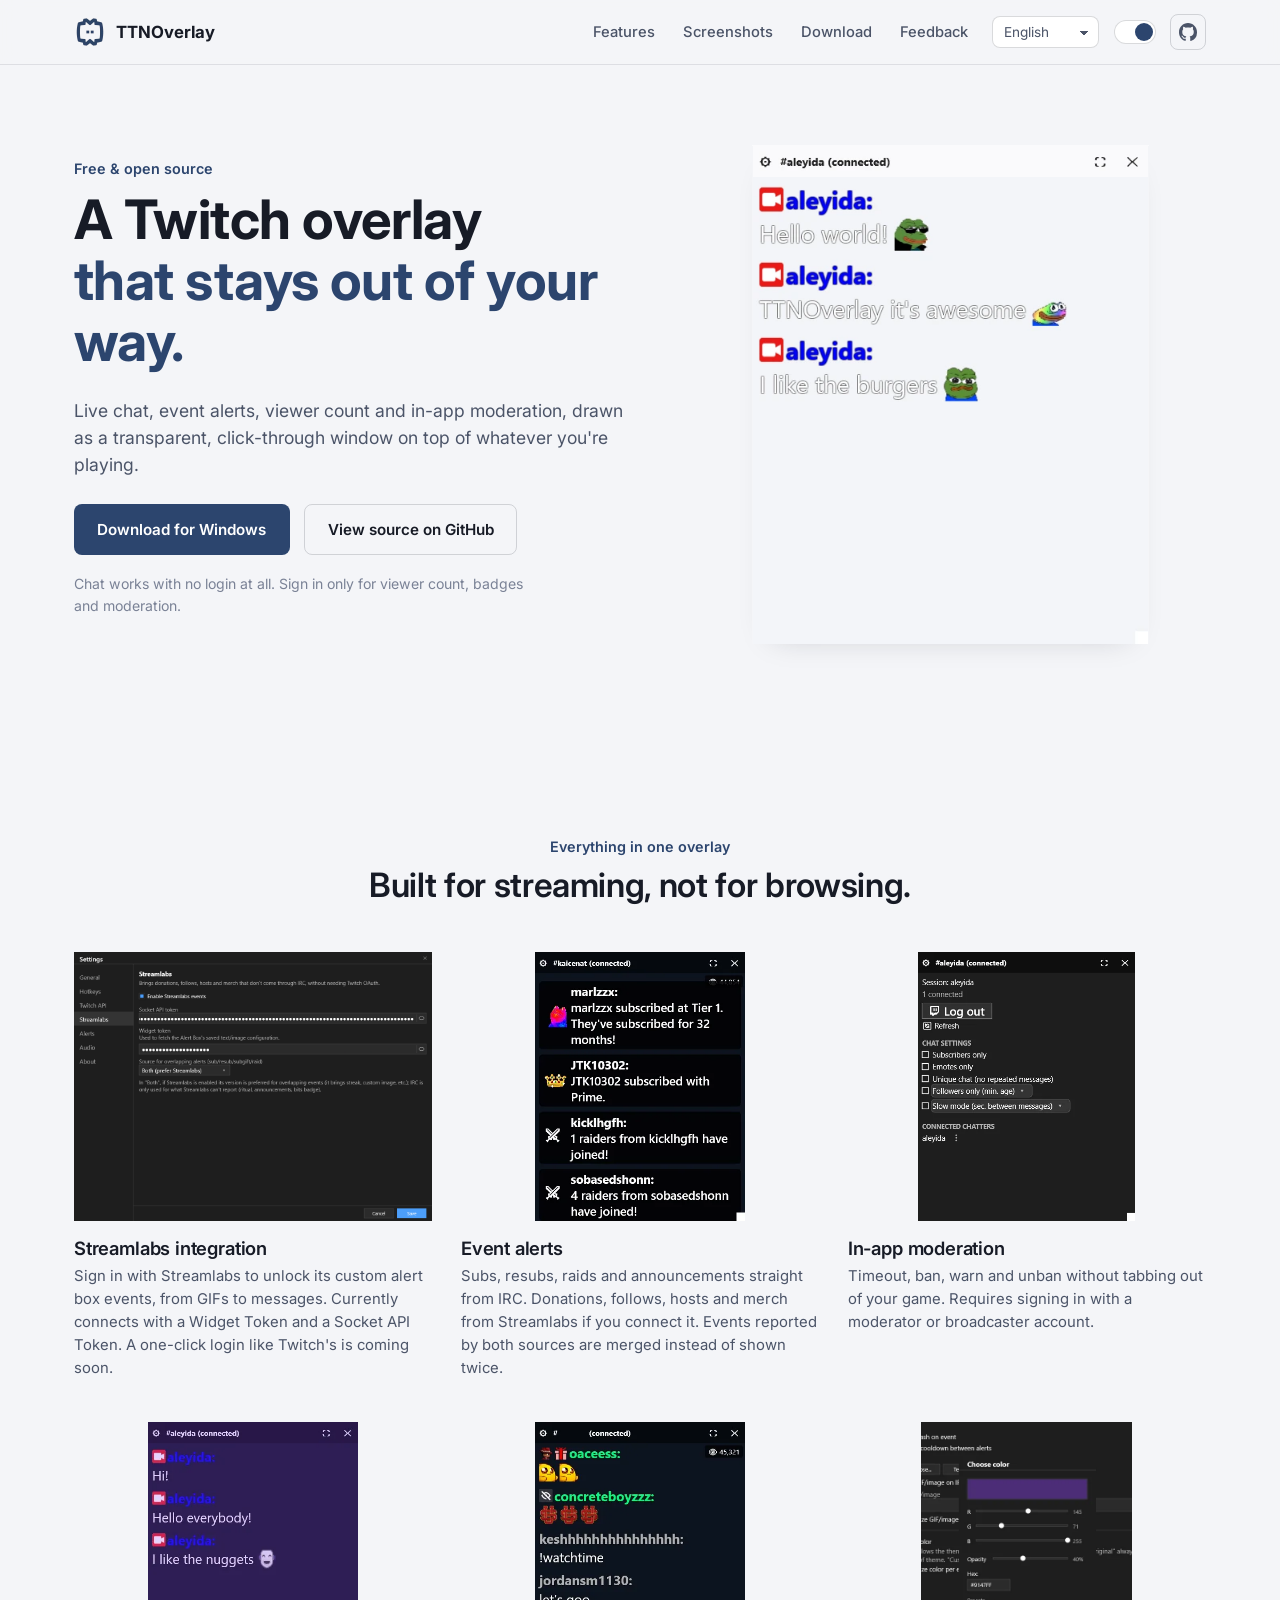
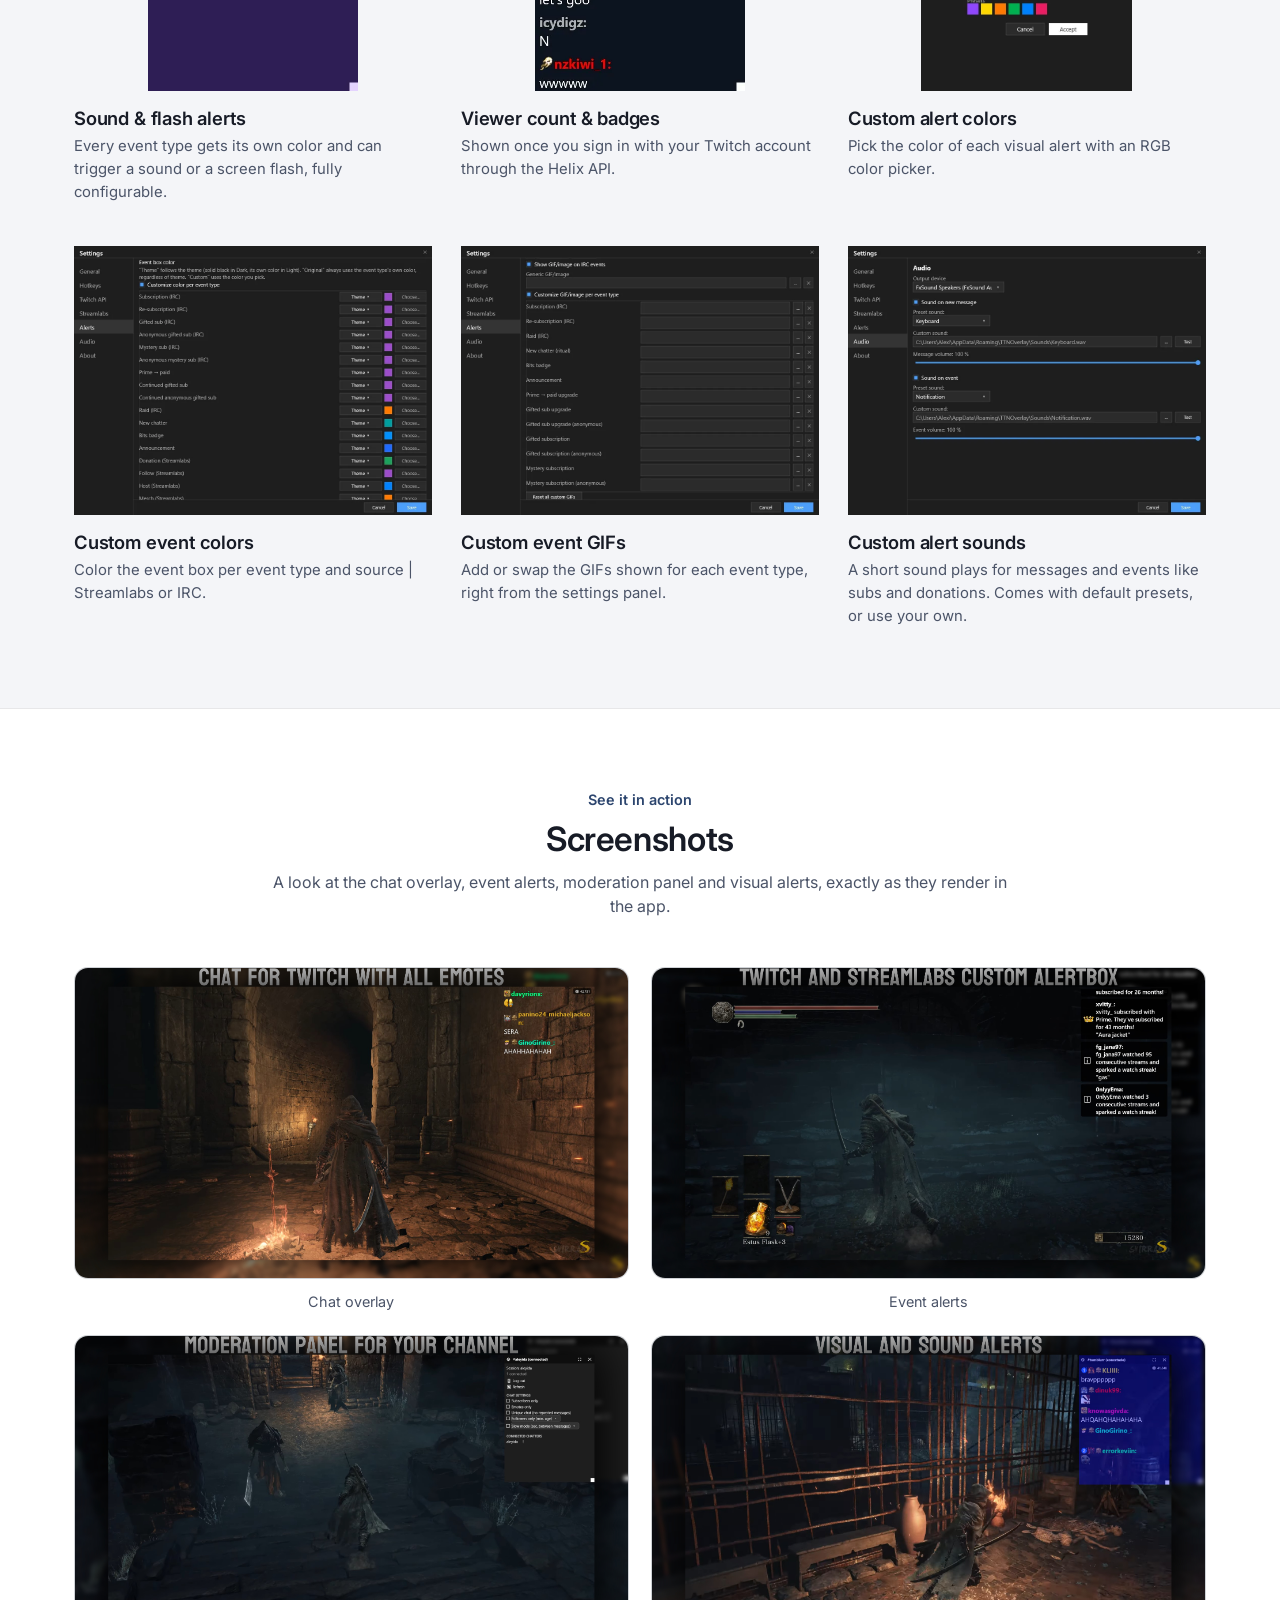
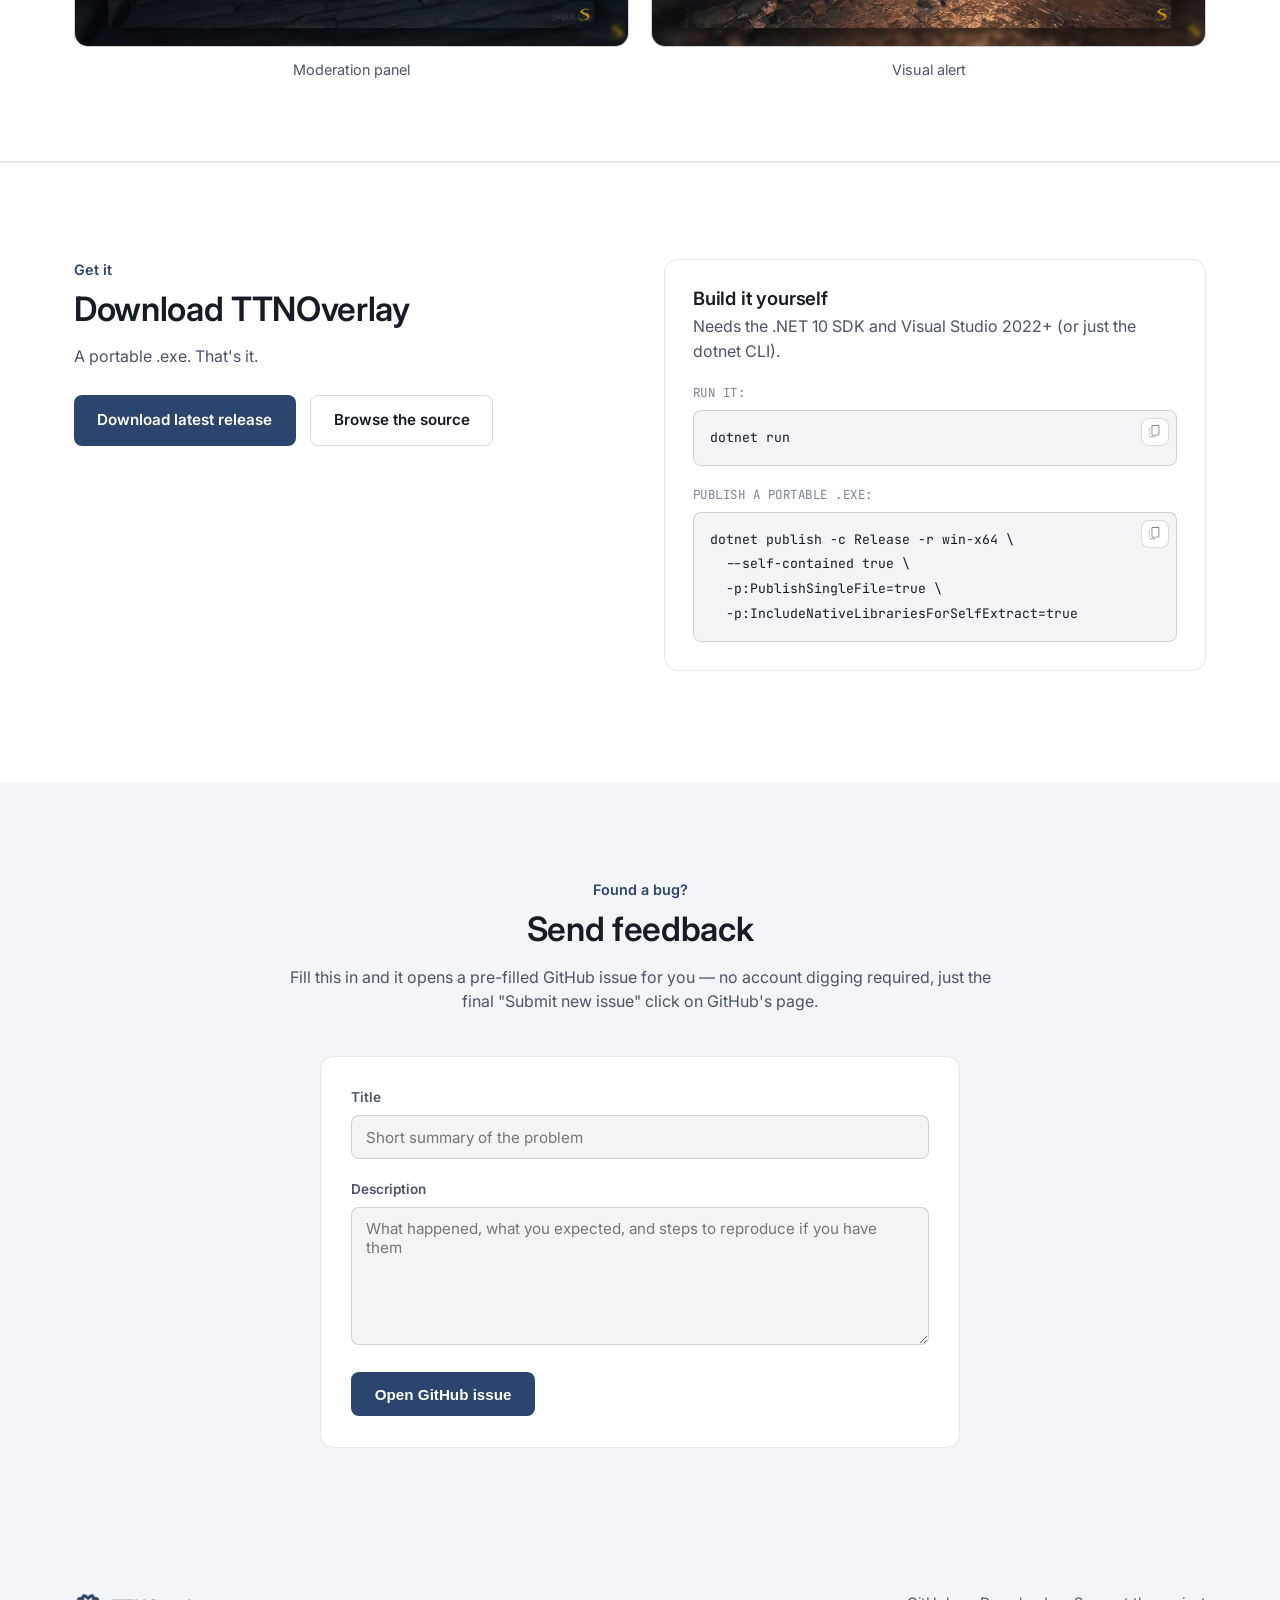
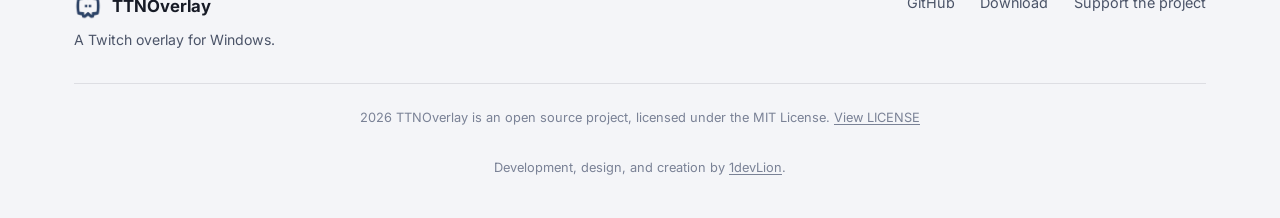
==== commit 20d73341: "Page changes" ====
--- a/docs/index.html
+++ b/docs/index.html
@@ -32,6 +32,7 @@
         <a href="#features" data-i18n="nav_features">Features</a>
         <a href="#screenshots" data-i18n="nav_screenshots">Screenshots</a>
         <a href="#download" data-i18n="nav_download">Download</a>
+        <a href="#feedback" data-i18n="nav_feedback">Feedback</a>
       </nav>
 
       <div class="header-controls">
@@ -63,6 +64,11 @@
       <a href="#features" data-i18n="nav_features">Features</a>
       <a href="#screenshots" data-i18n="nav_screenshots">Screenshots</a>
       <a href="#download" data-i18n="nav_download">Download</a>
+      <a href="#feedback" data-i18n="nav_feedback">Feedback</a>
+      <div class="lang-switch">
+        <label class="sr-only" for="lang-select-mobile" data-i18n="lang_label">Language</label>
+        <select id="lang-select-mobile" class="lang-select" aria-label="Language"></select>
+      </div>
     </nav>
   </header>
 
@@ -72,7 +78,11 @@
     <section class="hero" id="top">
       <div class="wrap hero-grid">
         <div class="hero-copy">
-          <p class="eyebrow" data-i18n="hero_eyebrow">Windows · Free &amp; open source</p>
+          <p class="eyebrow">
+            <span data-i18n="hero_eyebrow">Windows · Free &amp; open source</span>
+            <span class="hero-version" id="hero-version" hidden> · <a href="#" data-repo-link="release"
+                target="_blank" rel="noopener" id="hero-version-tag"></a></span>
+          </p>
           <h1>
             <span data-i18n="hero_title_1">A Twitch overlay</span><br>
             <span class="accent" data-i18n="hero_title_2">that stays out of your way.</span>
@@ -113,7 +123,13 @@
 
           <article class="feature-item feature-item-media">
             <div class="feature-media">
-              <img src="img/features/streamlabs_feature.webp" alt="" loading="lazy">
+              <img class="zoomable" src="img/features/streamlabs_feature.webp" alt="" loading="lazy" tabindex="0"
+                role="button" data-lightbox-caption="feat_streamlabs_title">
+              <span class="zoom-hint" aria-hidden="true">
+                <svg viewBox="0 0 16 16" width="14" height="14"><path fill="currentColor"
+                    d="M7 1a6 6 0 1 0 3.76 10.66l3.79 3.78 1.06-1.06-3.78-3.79A6 6 0 0 0 7 1Zm0 1.5a4.5 4.5 0 1 1 0 9 4.5 4.5 0 0 1 0-9ZM6.25 4.5v2h-2v1.5h2v2h1.5v-2h2V6.5h-2v-2h-1.5Z" />
+                  </svg>
+              </span>
               <div class="feature-media-placeholder">
                 <span data-i18n="feat_image_pending">Add a screenshot</span>
                 <code>streamlabs_feature.webp</code>
@@ -127,7 +143,13 @@
 
           <article class="feature-item feature-item-media">
             <div class="feature-media">
-              <img src="img/features/events_feature.webp" alt="" loading="lazy">
+              <img class="zoomable" src="img/features/events_feature.webp" alt="" loading="lazy" tabindex="0"
+                role="button" data-lightbox-caption="feat_events_title">
+              <span class="zoom-hint" aria-hidden="true">
+                <svg viewBox="0 0 16 16" width="14" height="14"><path fill="currentColor"
+                    d="M7 1a6 6 0 1 0 3.76 10.66l3.79 3.78 1.06-1.06-3.78-3.79A6 6 0 0 0 7 1Zm0 1.5a4.5 4.5 0 1 1 0 9 4.5 4.5 0 0 1 0-9ZM6.25 4.5v2h-2v1.5h2v2h1.5v-2h2V6.5h-2v-2h-1.5Z" />
+                  </svg>
+              </span>
               <div class="feature-media-placeholder">
                 <span data-i18n="feat_image_pending">Add a screenshot</span>
                 <code>events_feature.webp</code>
@@ -141,7 +163,13 @@
 
           <article class="feature-item feature-item-media">
             <div class="feature-media">
-              <img src="img/features/modpanel_feature.webp" alt="" loading="lazy">
+              <img class="zoomable" src="img/features/modpanel_feature.webp" alt="" loading="lazy" tabindex="0"
+                role="button" data-lightbox-caption="feat_mod_title">
+              <span class="zoom-hint" aria-hidden="true">
+                <svg viewBox="0 0 16 16" width="14" height="14"><path fill="currentColor"
+                    d="M7 1a6 6 0 1 0 3.76 10.66l3.79 3.78 1.06-1.06-3.78-3.79A6 6 0 0 0 7 1Zm0 1.5a4.5 4.5 0 1 1 0 9 4.5 4.5 0 0 1 0-9ZM6.25 4.5v2h-2v1.5h2v2h1.5v-2h2V6.5h-2v-2h-1.5Z" />
+                  </svg>
+              </span>
               <div class="feature-media-placeholder">
                 <span data-i18n="feat_image_pending">Add a screenshot</span>
                 <code>modpanel_feature.webp</code>
@@ -154,7 +182,13 @@
 
           <article class="feature-item feature-item-media">
             <div class="feature-media">
-              <img src="img/features/alerts_feature.webp" alt="" loading="lazy">
+              <img class="zoomable" src="img/features/alerts_feature.webp" alt="" loading="lazy" tabindex="0"
+                role="button" data-lightbox-caption="feat_alerts_title">
+              <span class="zoom-hint" aria-hidden="true">
+                <svg viewBox="0 0 16 16" width="14" height="14"><path fill="currentColor"
+                    d="M7 1a6 6 0 1 0 3.76 10.66l3.79 3.78 1.06-1.06-3.78-3.79A6 6 0 0 0 7 1Zm0 1.5a4.5 4.5 0 1 1 0 9 4.5 4.5 0 0 1 0-9ZM6.25 4.5v2h-2v1.5h2v2h1.5v-2h2V6.5h-2v-2h-1.5Z" />
+                  </svg>
+              </span>
               <div class="feature-media-placeholder">
                 <span data-i18n="feat_image_pending">Add a screenshot</span>
                 <code>alerts_feature.webp</code>
@@ -167,7 +201,13 @@
 
           <article class="feature-item feature-item-media">
             <div class="feature-media">
-              <img src="img/features/viewers_feature.webp" alt="" loading="lazy">
+              <img class="zoomable" src="img/features/viewers_feature.webp" alt="" loading="lazy" tabindex="0"
+                role="button" data-lightbox-caption="feat_viewers_title">
+              <span class="zoom-hint" aria-hidden="true">
+                <svg viewBox="0 0 16 16" width="14" height="14"><path fill="currentColor"
+                    d="M7 1a6 6 0 1 0 3.76 10.66l3.79 3.78 1.06-1.06-3.78-3.79A6 6 0 0 0 7 1Zm0 1.5a4.5 4.5 0 1 1 0 9 4.5 4.5 0 0 1 0-9ZM6.25 4.5v2h-2v1.5h2v2h1.5v-2h2V6.5h-2v-2h-1.5Z" />
+                  </svg>
+              </span>
               <div class="feature-media-placeholder">
                 <span data-i18n="feat_image_pending">Add a screenshot</span>
                 <code>viewers_feature.webp</code>
@@ -179,7 +219,13 @@
 
           <article class="feature-item feature-item-media">
             <div class="feature-media">
-              <img src="img/features/alerts_visualalertcolor_customizable_feature.webp" alt="" loading="lazy">
+              <img class="zoomable" src="img/features/alerts_visualalertcolor_customizable_feature.webp" alt="" loading="lazy" tabindex="0"
+                role="button" data-lightbox-caption="feat_alertcolor_title">
+              <span class="zoom-hint" aria-hidden="true">
+                <svg viewBox="0 0 16 16" width="14" height="14"><path fill="currentColor"
+                    d="M7 1a6 6 0 1 0 3.76 10.66l3.79 3.78 1.06-1.06-3.78-3.79A6 6 0 0 0 7 1Zm0 1.5a4.5 4.5 0 1 1 0 9 4.5 4.5 0 0 1 0-9ZM6.25 4.5v2h-2v1.5h2v2h1.5v-2h2V6.5h-2v-2h-1.5Z" />
+                  </svg>
+              </span>
               <div class="feature-media-placeholder">
                 <span data-i18n="feat_image_pending">Add a screenshot</span>
                 <code>alerts_visualalertcolor_customizable_feature.webp</code>
@@ -191,7 +237,13 @@
 
           <article class="feature-item feature-item-media">
             <div class="feature-media">
-              <img src="img/features/events_customizable_box_feature.webp" alt="" loading="lazy">
+              <img class="zoomable" src="img/features/events_customizable_box_feature.webp" alt="" loading="lazy" tabindex="0"
+                role="button" data-lightbox-caption="feat_eventbox_title">
+              <span class="zoom-hint" aria-hidden="true">
+                <svg viewBox="0 0 16 16" width="14" height="14"><path fill="currentColor"
+                    d="M7 1a6 6 0 1 0 3.76 10.66l3.79 3.78 1.06-1.06-3.78-3.79A6 6 0 0 0 7 1Zm0 1.5a4.5 4.5 0 1 1 0 9 4.5 4.5 0 0 1 0-9ZM6.25 4.5v2h-2v1.5h2v2h1.5v-2h2V6.5h-2v-2h-1.5Z" />
+                  </svg>
+              </span>
               <div class="feature-media-placeholder">
                 <span data-i18n="feat_image_pending">Add a screenshot</span>
                 <code>events_customizable_box_feature.webp</code>
@@ -204,7 +256,13 @@
 
           <article class="feature-item feature-item-media">
             <div class="feature-media">
-              <img src="img/features/events_customizable_gif_feature.webp" alt="" loading="lazy">
+              <img class="zoomable" src="img/features/events_customizable_gif_feature.webp" alt="" loading="lazy" tabindex="0"
+                role="button" data-lightbox-caption="feat_eventgif_title">
+              <span class="zoom-hint" aria-hidden="true">
+                <svg viewBox="0 0 16 16" width="14" height="14"><path fill="currentColor"
+                    d="M7 1a6 6 0 1 0 3.76 10.66l3.79 3.78 1.06-1.06-3.78-3.79A6 6 0 0 0 7 1Zm0 1.5a4.5 4.5 0 1 1 0 9 4.5 4.5 0 0 1 0-9ZM6.25 4.5v2h-2v1.5h2v2h1.5v-2h2V6.5h-2v-2h-1.5Z" />
+                  </svg>
+              </span>
               <div class="feature-media-placeholder">
                 <span data-i18n="feat_image_pending">Add a screenshot</span>
                 <code>events_customizable_gif_feature.webp</code>
@@ -217,7 +275,13 @@
 
           <article class="feature-item feature-item-media">
             <div class="feature-media">
-              <img src="img/features/alerts_audio_customizable_feature.webp" alt="" loading="lazy">
+              <img class="zoomable" src="img/features/alerts_audio_customizable_feature.webp" alt="" loading="lazy" tabindex="0"
+                role="button" data-lightbox-caption="feat_alertsound_title">
+              <span class="zoom-hint" aria-hidden="true">
+                <svg viewBox="0 0 16 16" width="14" height="14"><path fill="currentColor"
+                    d="M7 1a6 6 0 1 0 3.76 10.66l3.79 3.78 1.06-1.06-3.78-3.79A6 6 0 0 0 7 1Zm0 1.5a4.5 4.5 0 1 1 0 9 4.5 4.5 0 0 1 0-9ZM6.25 4.5v2h-2v1.5h2v2h1.5v-2h2V6.5h-2v-2h-1.5Z" />
+                  </svg>
+              </span>
               <div class="feature-media-placeholder">
                 <span data-i18n="feat_image_pending">Add a screenshot</span>
                 <code>alerts_audio_customizable_feature.webp</code>
@@ -243,10 +307,16 @@
         <div class="shot-grid">
           <figure class="shot">
             <div class="shot-media">
-              <img src="img/screenshots/chat_finished.jpg" alt="" loading="lazy">
+              <img class="zoomable" src="img/screenshots/chat_finished.webp" alt="" loading="lazy" tabindex="0"
+                role="button" data-lightbox-caption="shot_chat_caption">
+              <span class="zoom-hint" aria-hidden="true">
+                <svg viewBox="0 0 16 16" width="14" height="14"><path fill="currentColor"
+                    d="M7 1a6 6 0 1 0 3.76 10.66l3.79 3.78 1.06-1.06-3.78-3.79A6 6 0 0 0 7 1Zm0 1.5a4.5 4.5 0 1 1 0 9 4.5 4.5 0 0 1 0-9ZM6.25 4.5v2h-2v1.5h2v2h1.5v-2h2V6.5h-2v-2h-1.5Z" />
+                  </svg>
+              </span>
               <div class="shot-placeholder">
                 <span class="shot-placeholder-hint"><span data-i18n="shot_placeholder_hint">Place</span>
-                  <code>chat_finished.jpg</code> <span data-i18n="shot_placeholder_hint_2">in
+                  <code>chat_finished.webp</code> <span data-i18n="shot_placeholder_hint_2">in
                     img/screenshots/</span></span>
               </div>
             </div>
@@ -255,10 +325,16 @@
 
           <figure class="shot">
             <div class="shot-media">
-              <img src="img/screenshots/events_finished.jpg" alt="" loading="lazy">
+              <img class="zoomable" src="img/screenshots/events_finished.webp" alt="" loading="lazy" tabindex="0"
+                role="button" data-lightbox-caption="shot_events_caption">
+              <span class="zoom-hint" aria-hidden="true">
+                <svg viewBox="0 0 16 16" width="14" height="14"><path fill="currentColor"
+                    d="M7 1a6 6 0 1 0 3.76 10.66l3.79 3.78 1.06-1.06-3.78-3.79A6 6 0 0 0 7 1Zm0 1.5a4.5 4.5 0 1 1 0 9 4.5 4.5 0 0 1 0-9ZM6.25 4.5v2h-2v1.5h2v2h1.5v-2h2V6.5h-2v-2h-1.5Z" />
+                  </svg>
+              </span>
               <div class="shot-placeholder">
                 <span class="shot-placeholder-hint"><span data-i18n="shot_placeholder_hint">Place</span>
-                  <code>events_finished.jpg</code> <span data-i18n="shot_placeholder_hint_2">in
+                  <code>events_finished.webp</code> <span data-i18n="shot_placeholder_hint_2">in
                     img/screenshots/</span></span>
               </div>
             </div>
@@ -267,10 +343,16 @@
 
           <figure class="shot">
             <div class="shot-media">
-              <img src="img/screenshots/modpanel_finished.jpg" alt="" loading="lazy">
+              <img class="zoomable" src="img/screenshots/modpanel_finished.webp" alt="" loading="lazy" tabindex="0"
+                role="button" data-lightbox-caption="shot_modpanel_caption">
+              <span class="zoom-hint" aria-hidden="true">
+                <svg viewBox="0 0 16 16" width="14" height="14"><path fill="currentColor"
+                    d="M7 1a6 6 0 1 0 3.76 10.66l3.79 3.78 1.06-1.06-3.78-3.79A6 6 0 0 0 7 1Zm0 1.5a4.5 4.5 0 1 1 0 9 4.5 4.5 0 0 1 0-9ZM6.25 4.5v2h-2v1.5h2v2h1.5v-2h2V6.5h-2v-2h-1.5Z" />
+                  </svg>
+              </span>
               <div class="shot-placeholder">
                 <span class="shot-placeholder-hint"><span data-i18n="shot_placeholder_hint">Place</span>
-                  <code>modpanel_finished.jpg</code> <span data-i18n="shot_placeholder_hint_2">in
+                  <code>modpanel_finished.webp</code> <span data-i18n="shot_placeholder_hint_2">in
                     img/screenshots/</span></span>
               </div>
             </div>
@@ -279,10 +361,16 @@
 
           <figure class="shot">
             <div class="shot-media">
-              <img src="img/screenshots/visualalert_finished.jpg" alt="" loading="lazy">
+              <img class="zoomable" src="img/screenshots/visualalert_finished.webp" alt="" loading="lazy" tabindex="0"
+                role="button" data-lightbox-caption="shot_alert_caption">
+              <span class="zoom-hint" aria-hidden="true">
+                <svg viewBox="0 0 16 16" width="14" height="14"><path fill="currentColor"
+                    d="M7 1a6 6 0 1 0 3.76 10.66l3.79 3.78 1.06-1.06-3.78-3.79A6 6 0 0 0 7 1Zm0 1.5a4.5 4.5 0 1 1 0 9 4.5 4.5 0 0 1 0-9ZM6.25 4.5v2h-2v1.5h2v2h1.5v-2h2V6.5h-2v-2h-1.5Z" />
+                  </svg>
+              </span>
               <div class="shot-placeholder">
                 <span class="shot-placeholder-hint"><span data-i18n="shot_placeholder_hint">Place</span>
-                  <code>visualalert_finished.jpg</code> <span data-i18n="shot_placeholder_hint_2">in
+                  <code>visualalert_finished.webp</code> <span data-i18n="shot_placeholder_hint_2">in
                     img/screenshots/</span></span>
               </div>
             </div>
@@ -349,7 +437,38 @@
       </div>
     </section>
 
+    <!-- FEEDBACK -->
+    <section class="feedback" id="feedback">
+      <div class="wrap">
+        <p class="eyebrow center" data-i18n="feedback_eyebrow">Found a bug?</p>
+        <h2 class="center" data-i18n="feedback_title">Send feedback</h2>
+        <p class="section-subtitle center" data-i18n="feedback_subtitle">Tell us what happened &mdash; it only
+          takes a minute.</p>
+
+        <form class="feedback-form" id="feedback-form" novalidate>
+          <label for="feedback-title" data-i18n="feedback_label_title">Title</label>
+          <input type="text" id="feedback-title" name="title" required maxlength="120"
+            data-i18n-placeholder="feedback_placeholder_title" placeholder="Short summary of the problem">
+
+          <label for="feedback-description" data-i18n="feedback_label_description">Description</label>
+          <textarea id="feedback-description" name="description" rows="6" required
+            data-i18n-placeholder="feedback_placeholder_description"
+            placeholder="What happened, what you expected, and steps to reproduce if you have them"></textarea>
+
+          <button class="btn btn-accent" type="submit" data-i18n="feedback_submit">Send report</button>
+        </form>
+      </div>
+    </section>
+
   </main>
+
+  <div class="lightbox-overlay" id="lightbox-overlay" role="dialog" aria-modal="true" aria-hidden="true">
+    <button class="lightbox-close" type="button" id="lightbox-close" aria-label="Close">&times;</button>
+    <figure class="lightbox-figure">
+      <img id="lightbox-image" src="" alt="">
+      <figcaption class="lightbox-caption" id="lightbox-caption"></figcaption>
+    </figure>
+  </div>
 
   <footer class="site-footer">
     <div class="wrap footer-grid">
@@ -370,10 +489,15 @@
       </div>
 
       <p class="footer-license">
-        <span data-i18n="footer_license">Licensed under the MIT License.</span>
+        <span data-year>2026</span><span data-i18n="footer_license"> TTNOverlay is an open source project,
+          licensed under the MIT License.</span>
         <a href="#" data-repo-link="license" target="_blank" rel="noopener" data-i18n="footer_license_link">View
           LICENSE</a>
       </p>
+      <p class="footer-credits">
+        <span data-i18n="footer_credits">Development, design, and creation by</span>
+        <a href="https://github.com/1devLion" target="_blank" rel="noopener">1devLion</a>.
+      </p>
     </div>
   </footer>
 
--- a/docs/css/style.css
+++ b/docs/css/style.css
@@ -73,6 +73,8 @@
   *, *::before, *::after { animation-duration: 0.001ms !important; animation-iteration-count: 1 !important; transition-duration: 0.001ms !important; }
 }
 
+html, body { max-width: 100%; overflow-x: hidden; }
+
 body {
   margin: 0;
   background: var(--bg);
@@ -130,6 +132,9 @@
   color: var(--brand-bright);
   margin: 0 0 .6em;
 }
+.hero-version { color: var(--text-faint); font-weight: 500; }
+.hero-version a { color: var(--text-faint); text-decoration: underline; text-underline-offset: 2px; }
+.hero-version a:hover { color: var(--brand-bright); }
 .center { text-align: center; }
 .section-subtitle { max-width: 46em; margin-left: auto; margin-right: auto; }
 
@@ -306,6 +311,7 @@
   gap: 3.5rem;
   align-items: center;
 }
+.hero-copy, .hero-visual { min-width: 0; }
 .hero-copy h1 { margin-bottom: .45em; }
 .accent { color: var(--accent); }
 .hero-subtitle {
@@ -418,6 +424,82 @@
   background: var(--bg-panel);
 }
 .shot-media img { width: 100%; height: 100%; object-fit: cover; display: block; position: relative; z-index: 1; }
+
+/* ---------- zoomable images (screenshots + feature shots) ---------- */
+.zoomable { cursor: zoom-in; }
+.zoomable:focus-visible { outline: 2px solid var(--accent); outline-offset: 2px; }
+.zoom-hint {
+  position: absolute;
+  z-index: 2;
+  right: .6rem;
+  bottom: .6rem;
+  width: 30px;
+  height: 30px;
+  border-radius: 50%;
+  background: color-mix(in srgb, var(--bg) 55%, transparent);
+  border: 1px solid var(--border-strong);
+  color: var(--ink-100);
+  display: flex;
+  align-items: center;
+  justify-content: center;
+  opacity: 0;
+  transform: scale(.9);
+  transition: opacity .15s ease, transform .15s ease;
+  pointer-events: none;
+}
+.shot-media:hover .zoom-hint,
+.feature-media:hover .zoom-hint,
+.zoomable:focus-visible ~ .zoom-hint {
+  opacity: 1;
+  transform: scale(1);
+}
+@media (hover: none) {
+  .zoom-hint { opacity: 1; transform: scale(1); }
+}
+
+.lightbox-overlay {
+  position: fixed;
+  inset: 0;
+  z-index: 300;
+  display: none;
+  align-items: center;
+  justify-content: center;
+  padding: 2.2rem;
+  background: rgba(6, 9, 16, 0.9);
+  backdrop-filter: blur(4px);
+}
+.lightbox-overlay.is-open { display: flex; }
+.lightbox-figure { max-width: min(94vw, 1100px); max-height: 90vh; margin: 0; text-align: center; }
+.lightbox-figure img {
+  display: block;
+  max-width: 100%;
+  max-height: 82vh;
+  width: auto;
+  height: auto;
+  margin: 0 auto;
+  border-radius: var(--radius-m);
+  box-shadow: 0 20px 60px -20px rgba(0,0,0,.7);
+}
+.lightbox-caption {
+  margin-top: .8rem;
+  color: var(--ink-100);
+  font-size: .9rem;
+}
+.lightbox-close {
+  position: absolute;
+  top: 1rem;
+  right: 1rem;
+  width: 40px;
+  height: 40px;
+  border-radius: 50%;
+  border: 1px solid rgba(255,255,255,.25);
+  background: rgba(255,255,255,.08);
+  color: #fff;
+  font-size: 1.3rem;
+  line-height: 1;
+  cursor: pointer;
+}
+.lightbox-close:hover { background: rgba(255,255,255,.18); }
 .shot-placeholder {
   position: absolute; inset: 0; z-index: 0;
   display: none; align-items: center; justify-content: center;
@@ -453,11 +535,13 @@
   gap: 3rem;
   align-items: start;
 }
+.download-copy, .build-card { min-width: 0; }
 .build-card {
   background: var(--bg-card);
   border: 1px solid var(--border);
   border-radius: var(--radius-m);
   padding: 1.75rem;
+  max-width: 100%;
 }
 .build-card h3 { margin-bottom: .3em; }
 .build-label {
@@ -470,11 +554,13 @@
 }
 .code-block {
   margin: 0;
+  max-width: 100%;
   background: var(--bg-panel);
   border: 1px solid var(--border-strong);
   border-radius: var(--radius-s);
   padding: .9rem 1rem;
   overflow-x: auto;
+  -webkit-overflow-scrolling: touch;
 }
 .code-block code {
   font-family: var(--font-mono);
@@ -507,6 +593,43 @@
 .copy-btn.is-copied .icon-copy { display: none; }
 .copy-btn.is-copied .icon-check { display: block; }
 
+/* ---------- feedback ---------- */
+.feedback { padding: 6rem 0; }
+.feedback .section-subtitle { margin-bottom: 2.6rem; }
+.feedback-form {
+  max-width: 640px;
+  margin: 0 auto;
+  display: flex;
+  flex-direction: column;
+  gap: .35rem;
+  background: var(--bg-card);
+  border: 1px solid var(--border);
+  border-radius: var(--radius-m);
+  padding: 1.9rem;
+}
+.feedback-form label {
+  font-size: .85rem;
+  font-weight: 600;
+  color: var(--text-muted);
+  margin: .9rem 0 .1rem;
+}
+.feedback-form label:first-child { margin-top: 0; }
+.feedback-form input[type="text"],
+.feedback-form textarea {
+  width: 100%;
+  background: var(--bg-panel);
+  border: 1px solid var(--border-strong);
+  border-radius: var(--radius-s);
+  padding: .7rem .85rem;
+  color: var(--text);
+  font-family: var(--font-body);
+  font-size: .95rem;
+  resize: vertical;
+}
+.feedback-form input[type="text"]:focus,
+.feedback-form textarea:focus { outline: 2px solid var(--accent); outline-offset: 1px; }
+.feedback-form .btn { margin-top: 1.3rem; align-self: flex-start; }
+
 /* ---------- footer ---------- */
 .site-footer { padding: 3rem 0 2.5rem; }
 .footer-grid {
@@ -515,6 +638,7 @@
   gap: 1.5rem 3rem;
   align-items: start;
 }
+.footer-brand, .footer-links { min-width: 0; }
 .footer-brand p { margin: .6rem 0 0; font-size: .88rem; }
 .footer-madewith { margin-top: .5rem !important; }
 .footer-links {
@@ -531,9 +655,19 @@
   border-top: 1px solid var(--border);
   padding-top: 1.5rem;
   margin: .5rem 0 0;
+  text-align: center;
 }
 .footer-license a { color: var(--text-faint); text-decoration: underline; text-underline-offset: 2px; }
 .footer-license a:hover { color: var(--text-muted); }
+.footer-credits {
+  grid-column: 1 / -1;
+  font-size: .8rem;
+  color: var(--text-faint);
+  margin: .4rem 0 0;
+  text-align: center;
+}
+.footer-credits a { color: var(--text-faint); text-decoration: underline; text-underline-offset: 2px; }
+.footer-credits a:hover { color: var(--text-muted); }
 
 /* ---------- responsive ---------- */
 @media (max-width: 980px) {
@@ -546,7 +680,9 @@
 @media (max-width: 720px) {
   .site-nav { display: none; }
   .nav-toggle { display: flex; }
-  .lang-switch { display: none; }
+  .header-controls .lang-switch { display: none; }
+  .site-nav-mobile .lang-switch { display: block; margin: .3rem 0 .9rem; }
+  .site-nav-mobile .lang-switch select { width: 100%; padding: .7rem .9rem; font-size: .95rem; }
   .feature-grid { grid-template-columns: 1fr; }
   .shot-grid { grid-template-columns: 1fr; }
   .footer-grid { grid-template-columns: 1fr; }
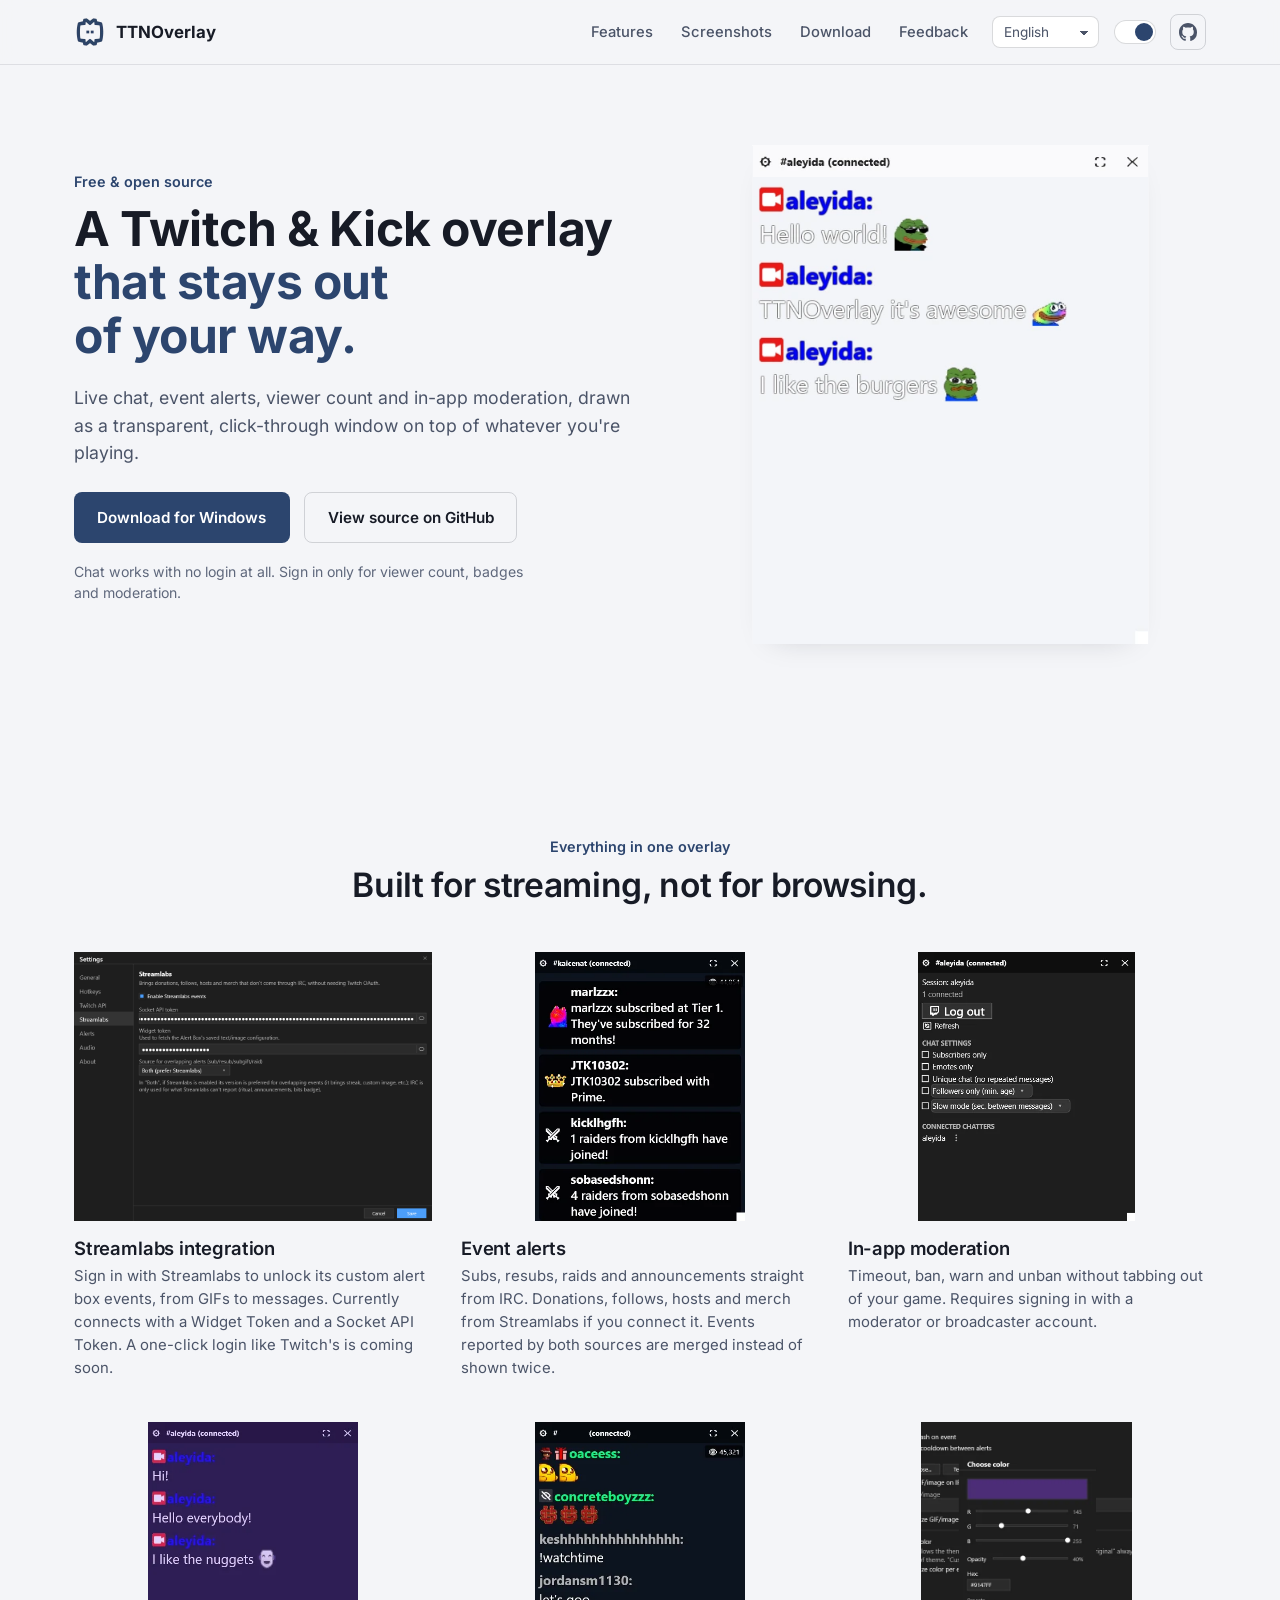
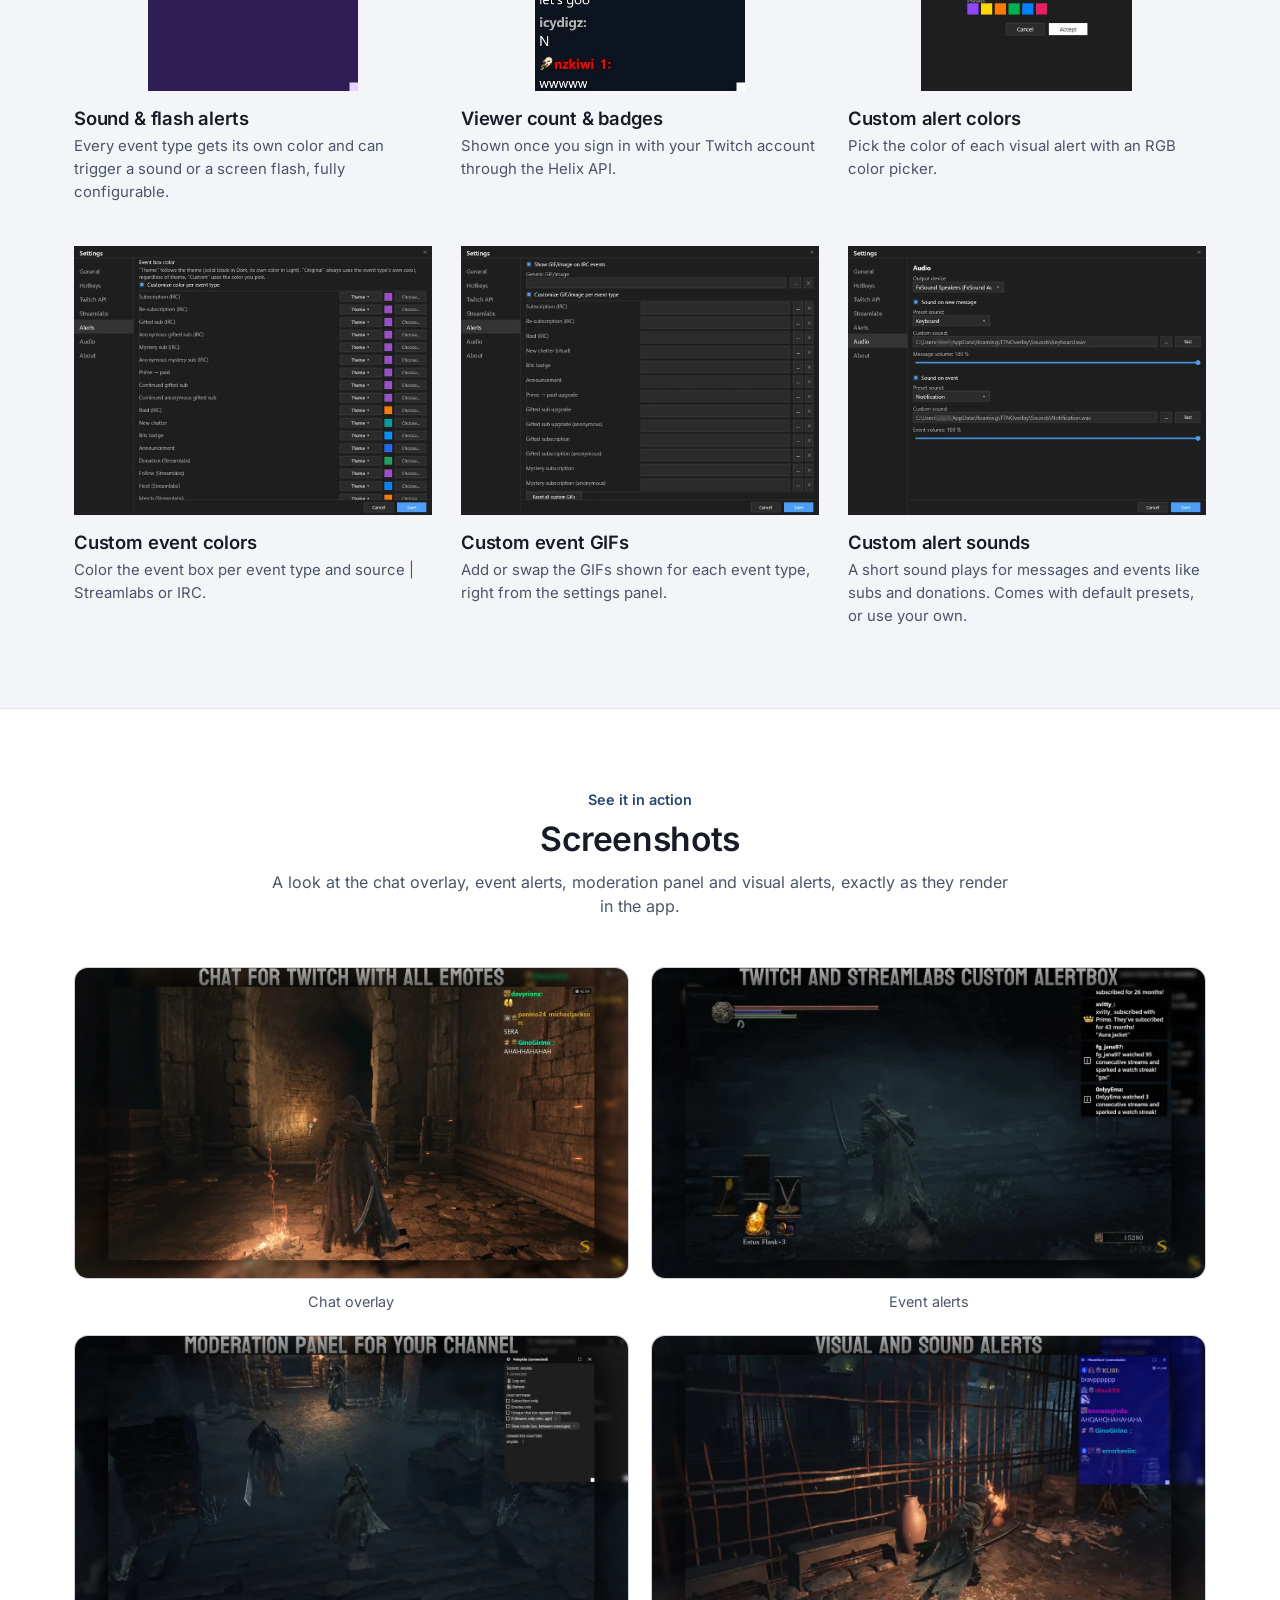
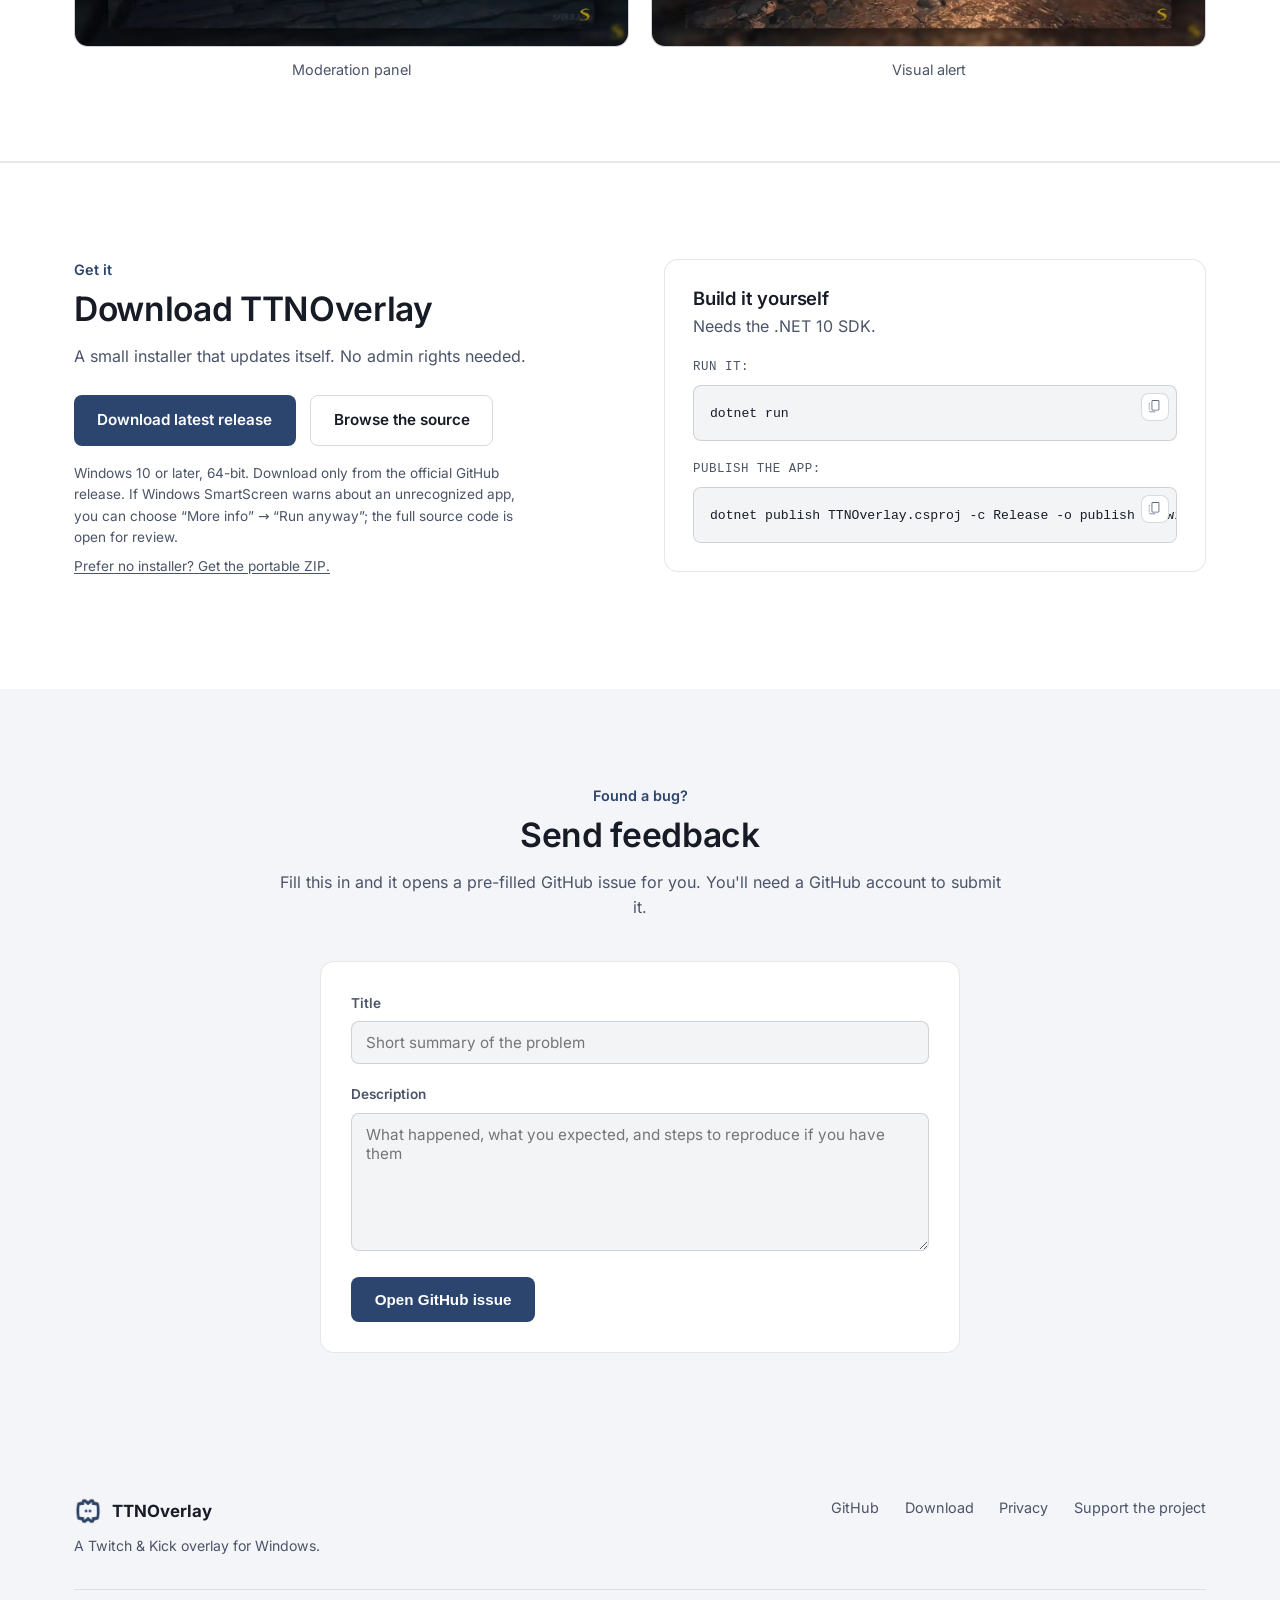
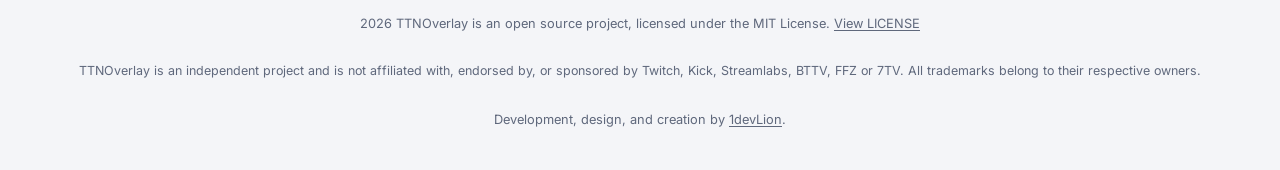
==== commit 4543d060: "feat(site): apply audit fixes, add privacy policy - SEO: Open Graph/Twitter metadata, canonical, JSO" ====
--- a/docs/index.html
+++ b/docs/index.html
@@ -4,16 +4,59 @@
 <head>
   <meta charset="UTF-8">
   <meta name="viewport" content="width=device-width, initial-scale=1.0">
-  <title data-i18n="meta_title">TTNOverlay | Native Twitch overlay for Windows</title>
+  <meta http-equiv="Content-Security-Policy" content="default-src 'none'; script-src 'self'; style-src 'self'; img-src 'self' data:; font-src 'self'; connect-src https://api.github.com; base-uri 'none'; form-action 'none'">
+  <meta name="referrer" content="strict-origin-when-cross-origin">
+  <title data-i18n="meta_title">TTNOverlay | Native Twitch &amp; Kick overlay for Windows</title>
   <meta name="description" data-i18n="meta_description"
-    content="A transparent, click-through Twitch overlay for Windows.">
+    content="A transparent, click-through Twitch and Kick overlay for Windows: multichat, event alerts, viewer count and in-app moderation. Drawn directly with Direct2D. No Electron, no WebView2, no WPF.">
+  <link rel="canonical" href="https://1devlion.github.io/TTNOverlay/">
+  <meta name="theme-color" content="#0d1420" media="(prefers-color-scheme: dark)">
+  <meta name="theme-color" content="#f4f5f8" media="(prefers-color-scheme: light)">
+
+  <meta property="og:type" content="website">
+  <meta property="og:site_name" content="TTNOverlay">
+  <meta property="og:title" content="TTNOverlay | Native Twitch &amp; Kick overlay for Windows">
+  <meta property="og:description" content="A transparent, click-through Twitch and Kick overlay for Windows: multichat, event alerts, viewer count and in-app moderation. Drawn directly with Direct2D. No Electron, no WebView2, no WPF.">
+  <meta property="og:url" content="https://1devlion.github.io/TTNOverlay/">
+  <meta property="og:image" content="https://1devlion.github.io/TTNOverlay/img/og-image.png">
+  <meta property="og:image:width" content="1200">
+  <meta property="og:image:height" content="630">
+  <meta property="og:image:alt" content="TTNOverlay: a transparent Twitch and Kick chat overlay for Windows">
+  <meta name="twitter:card" content="summary_large_image">
+  <meta name="twitter:title" content="TTNOverlay | Native Twitch &amp; Kick overlay for Windows">
+  <meta name="twitter:description" content="A transparent, click-through Twitch and Kick overlay for Windows: multichat, event alerts, viewer count and in-app moderation. Drawn directly with Direct2D. No Electron, no WebView2, no WPF.">
+  <meta name="twitter:image" content="https://1devlion.github.io/TTNOverlay/img/og-image.png">
+
   <link rel="icon" type="image/webp" href="img/logo_nobg.webp">
-  <link rel="preconnect" href="https://fonts.googleapis.com">
-  <link rel="preconnect" href="https://fonts.gstatic.com" crossorigin>
-  <link
-    href="https://fonts.googleapis.com/css2?family=Inter:wght@400;500;600;700&family=JetBrains+Mono:wght@400;500;600&display=swap"
-    rel="stylesheet">
+  <link rel="preload" href="fonts/inter-latin-wght-normal.woff2" as="font" type="font/woff2" crossorigin>
+  <script src="js/theme-init.js"></script>
   <link rel="stylesheet" href="css/style.css">
+
+  <script type="application/ld+json">
+{
+  "@context": "https://schema.org",
+  "@type": "SoftwareApplication",
+  "name": "TTNOverlay",
+  "description": "A transparent, click-through Twitch and Kick overlay for Windows: multichat, event alerts, viewer count and in-app moderation.",
+  "applicationCategory": "MultimediaApplication",
+  "operatingSystem": "Windows 10, Windows 11",
+  "url": "https://1devlion.github.io/TTNOverlay/",
+  "downloadUrl": "https://github.com/1devLion/TTNOverlay/releases/latest",
+  "image": "https://1devlion.github.io/TTNOverlay/img/og-image.png",
+  "license": "https://github.com/1devLion/TTNOverlay/blob/main/LICENSE",
+  "isAccessibleForFree": true,
+  "offers": {
+    "@type": "Offer",
+    "price": "0",
+    "priceCurrency": "USD"
+  },
+  "author": {
+    "@type": "Person",
+    "name": "1devLion",
+    "url": "https://github.com/1devLion"
+  }
+}
+  </script>
 </head>
 
 <body>
@@ -38,15 +81,15 @@
       <div class="header-controls">
         <div class="lang-switch">
           <label class="sr-only" for="lang-select" data-i18n="lang_label">Language</label>
-          <select id="lang-select" aria-label="Language"></select>
-        </div>
-        <button id="theme-toggle" class="theme-toggle" type="button" aria-pressed="false">
+          <select id="lang-select"></select>
+        </div>
+        <button id="theme-toggle" class="theme-toggle" type="button">
           <span class="theme-toggle-track">
             <span class="theme-toggle-thumb" aria-hidden="true"></span>
           </span>
           <span class="sr-only" id="theme-toggle-label" data-i18n="theme_toggle_label">Switch to light theme</span>
         </button>
-        <a class="btn btn-ghost btn-small header-gh" href="#" data-repo-link="source" target="_blank" rel="noopener"
+        <a class="btn btn-ghost btn-small header-gh" href="https://github.com/1devLion/TTNOverlay" data-repo-link="source" target="_blank" rel="noopener"
           aria-label="GitHub">
           <svg viewBox="0 0 16 16" width="18" height="18" aria-hidden="true">
             <path fill="currentColor"
@@ -55,7 +98,8 @@
         </a>
       </div>
 
-      <button id="nav-toggle" class="nav-toggle" type="button" aria-expanded="false" aria-controls="site-nav-mobile">
+      <button id="nav-toggle" class="nav-toggle" type="button" aria-expanded="false" aria-controls="site-nav-mobile"
+        aria-label="Menu" data-i18n-aria-label="nav_menu_label">
         <span></span><span></span><span></span>
       </button>
     </div>
@@ -67,7 +111,7 @@
       <a href="#feedback" data-i18n="nav_feedback">Feedback</a>
       <div class="lang-switch">
         <label class="sr-only" for="lang-select-mobile" data-i18n="lang_label">Language</label>
-        <select id="lang-select-mobile" class="lang-select" aria-label="Language"></select>
+        <select id="lang-select-mobile" class="lang-select"></select>
       </div>
     </nav>
   </header>
@@ -80,19 +124,19 @@
         <div class="hero-copy">
           <p class="eyebrow">
             <span data-i18n="hero_eyebrow">Windows · Free &amp; open source</span>
-            <span class="hero-version" id="hero-version" hidden> · <a href="#" data-repo-link="release"
+            <span class="hero-version" id="hero-version" hidden> · <a href="https://github.com/1devLion/TTNOverlay/releases/latest" data-repo-link="release"
                 target="_blank" rel="noopener" id="hero-version-tag"></a></span>
           </p>
           <h1>
-            <span data-i18n="hero_title_1">A Twitch overlay</span><br>
+            <span data-i18n="hero_title_1">A Twitch &amp; Kick overlay</span><br>
             <span class="accent" data-i18n="hero_title_2">that stays out of your way.</span>
           </h1>
           <p class="hero-subtitle" data-i18n="hero_subtitle">Live chat, event alerts, viewer count and in-app
             moderation, drawn as a transparent, click-through window on top of whatever you're playing.</p>
           <div class="hero-ctas">
-            <a class="btn btn-accent" href="#" data-repo-link="release" data-i18n="hero_cta_download">Download for
+            <a class="btn btn-accent" href="https://github.com/1devLion/TTNOverlay/releases/latest/download/TTNOverlay-win-Setup.exe" data-repo-link="installer" data-i18n="hero_cta_download">Download for
               Windows</a>
-            <a class="btn btn-ghost" href="#" data-repo-link="source" target="_blank" rel="noopener"
+            <a class="btn btn-ghost" href="https://github.com/1devLion/TTNOverlay" data-repo-link="source" target="_blank" rel="noopener"
               data-i18n="hero_cta_source">View source on GitHub</a>
           </div>
           <p class="hero-note" data-i18n="hero_note">Chat works with no login at all. Sign in only for viewer count,
@@ -103,7 +147,8 @@
           <div class="hero-shot" data-hero-shot>
             <img data-theme-src-dark="img/screenshots/hero_dark.webp"
               data-theme-src-light="img/screenshots/hero_light.webp" src="img/screenshots/hero_dark.webp"
-              alt="TTNOverlay">
+              width="493" height="623" fetchpriority="high" data-i18n-alt="hero_alt"
+              alt="TTNOverlay chat overlay showing live chat messages with emotes">
             <div class="hero-shot-placeholder">
               <span data-i18n="feat_image_pending">Add a screenshot</span>
               <code data-hero-placeholder-name>hero_dark.webp</code>
@@ -123,7 +168,7 @@
 
           <article class="feature-item feature-item-media">
             <div class="feature-media">
-              <img class="zoomable" src="img/features/streamlabs_feature.webp" alt="" loading="lazy" tabindex="0"
+              <img class="zoomable" src="img/features/streamlabs_feature.webp" alt="Streamlabs integration" data-i18n-alt="feat_streamlabs_title" width="1024" height="768" loading="lazy" tabindex="0"
                 role="button" data-lightbox-caption="feat_streamlabs_title">
               <span class="zoom-hint" aria-hidden="true">
                 <svg viewBox="0 0 16 16" width="14" height="14"><path fill="currentColor"
@@ -143,7 +188,7 @@
 
           <article class="feature-item feature-item-media">
             <div class="feature-media">
-              <img class="zoomable" src="img/features/events_feature.webp" alt="" loading="lazy" tabindex="0"
+              <img class="zoomable" src="img/features/events_feature.webp" alt="Event alerts" data-i18n-alt="feat_events_title" width="394" height="506" loading="lazy" tabindex="0"
                 role="button" data-lightbox-caption="feat_events_title">
               <span class="zoom-hint" aria-hidden="true">
                 <svg viewBox="0 0 16 16" width="14" height="14"><path fill="currentColor"
@@ -163,7 +208,7 @@
 
           <article class="feature-item feature-item-media">
             <div class="feature-media">
-              <img class="zoomable" src="img/features/modpanel_feature.webp" alt="" loading="lazy" tabindex="0"
+              <img class="zoomable" src="img/features/modpanel_feature.webp" alt="In-app moderation" data-i18n-alt="feat_mod_title" width="420" height="520" loading="lazy" tabindex="0"
                 role="button" data-lightbox-caption="feat_mod_title">
               <span class="zoom-hint" aria-hidden="true">
                 <svg viewBox="0 0 16 16" width="14" height="14"><path fill="currentColor"
@@ -182,7 +227,7 @@
 
           <article class="feature-item feature-item-media">
             <div class="feature-media">
-              <img class="zoomable" src="img/features/alerts_feature.webp" alt="" loading="lazy" tabindex="0"
+              <img class="zoomable" src="img/features/alerts_feature.webp" alt="Sound &amp; flash alerts" data-i18n-alt="feat_alerts_title" width="394" height="506" loading="lazy" tabindex="0"
                 role="button" data-lightbox-caption="feat_alerts_title">
               <span class="zoom-hint" aria-hidden="true">
                 <svg viewBox="0 0 16 16" width="14" height="14"><path fill="currentColor"
@@ -201,7 +246,7 @@
 
           <article class="feature-item feature-item-media">
             <div class="feature-media">
-              <img class="zoomable" src="img/features/viewers_feature.webp" alt="" loading="lazy" tabindex="0"
+              <img class="zoomable" src="img/features/viewers_feature.webp" alt="Viewer count &amp; badges" data-i18n-alt="feat_viewers_title" width="394" height="506" loading="lazy" tabindex="0"
                 role="button" data-lightbox-caption="feat_viewers_title">
               <span class="zoom-hint" aria-hidden="true">
                 <svg viewBox="0 0 16 16" width="14" height="14"><path fill="currentColor"
@@ -219,7 +264,7 @@
 
           <article class="feature-item feature-item-media">
             <div class="feature-media">
-              <img class="zoomable" src="img/features/alerts_visualalertcolor_customizable_feature.webp" alt="" loading="lazy" tabindex="0"
+              <img class="zoomable" src="img/features/alerts_visualalertcolor_customizable_feature.webp" alt="Custom alert colors" data-i18n-alt="feat_alertcolor_title" width="492" height="626" loading="lazy" tabindex="0"
                 role="button" data-lightbox-caption="feat_alertcolor_title">
               <span class="zoom-hint" aria-hidden="true">
                 <svg viewBox="0 0 16 16" width="14" height="14"><path fill="currentColor"
@@ -237,7 +282,7 @@
 
           <article class="feature-item feature-item-media">
             <div class="feature-media">
-              <img class="zoomable" src="img/features/events_customizable_box_feature.webp" alt="" loading="lazy" tabindex="0"
+              <img class="zoomable" src="img/features/events_customizable_box_feature.webp" alt="Custom event colors" data-i18n-alt="feat_eventbox_title" width="1024" height="768" loading="lazy" tabindex="0"
                 role="button" data-lightbox-caption="feat_eventbox_title">
               <span class="zoom-hint" aria-hidden="true">
                 <svg viewBox="0 0 16 16" width="14" height="14"><path fill="currentColor"
@@ -256,7 +301,7 @@
 
           <article class="feature-item feature-item-media">
             <div class="feature-media">
-              <img class="zoomable" src="img/features/events_customizable_gif_feature.webp" alt="" loading="lazy" tabindex="0"
+              <img class="zoomable" src="img/features/events_customizable_gif_feature.webp" alt="Custom event GIFs" data-i18n-alt="feat_eventgif_title" width="1024" height="768" loading="lazy" tabindex="0"
                 role="button" data-lightbox-caption="feat_eventgif_title">
               <span class="zoom-hint" aria-hidden="true">
                 <svg viewBox="0 0 16 16" width="14" height="14"><path fill="currentColor"
@@ -275,7 +320,7 @@
 
           <article class="feature-item feature-item-media">
             <div class="feature-media">
-              <img class="zoomable" src="img/features/alerts_audio_customizable_feature.webp" alt="" loading="lazy" tabindex="0"
+              <img class="zoomable" src="img/features/alerts_audio_customizable_feature.webp" alt="Custom alert sounds" data-i18n-alt="feat_alertsound_title" width="1024" height="768" loading="lazy" tabindex="0"
                 role="button" data-lightbox-caption="feat_alertsound_title">
               <span class="zoom-hint" aria-hidden="true">
                 <svg viewBox="0 0 16 16" width="14" height="14"><path fill="currentColor"
@@ -301,13 +346,12 @@
       <div class="wrap">
         <p class="eyebrow center" data-i18n="screenshots_eyebrow">See it in action</p>
         <h2 class="center" data-i18n="screenshots_title">Screenshots</h2>
-        <p class="section-subtitle center" data-i18n="screenshots_subtitle">Drop image files into img/screenshots/ using
-          the names below and they'll show up here automatically.</p>
+        <p class="section-subtitle center" data-i18n="screenshots_subtitle">A look at the chat overlay, event alerts, moderation panel and visual alerts, exactly as they render in the app.</p>
 
         <div class="shot-grid">
           <figure class="shot">
             <div class="shot-media">
-              <img class="zoomable" src="img/screenshots/chat_finished.webp" alt="" loading="lazy" tabindex="0"
+              <img class="zoomable" src="img/screenshots/chat_finished_1280.webp" data-full="img/screenshots/chat_finished.webp" alt="Chat overlay" data-i18n-alt="shot_chat_caption" width="1280" height="720" loading="lazy" tabindex="0"
                 role="button" data-lightbox-caption="shot_chat_caption">
               <span class="zoom-hint" aria-hidden="true">
                 <svg viewBox="0 0 16 16" width="14" height="14"><path fill="currentColor"
@@ -325,7 +369,7 @@
 
           <figure class="shot">
             <div class="shot-media">
-              <img class="zoomable" src="img/screenshots/events_finished.webp" alt="" loading="lazy" tabindex="0"
+              <img class="zoomable" src="img/screenshots/events_finished_1280.webp" data-full="img/screenshots/events_finished.webp" alt="Event alerts" data-i18n-alt="shot_events_caption" width="1280" height="720" loading="lazy" tabindex="0"
                 role="button" data-lightbox-caption="shot_events_caption">
               <span class="zoom-hint" aria-hidden="true">
                 <svg viewBox="0 0 16 16" width="14" height="14"><path fill="currentColor"
@@ -343,7 +387,7 @@
 
           <figure class="shot">
             <div class="shot-media">
-              <img class="zoomable" src="img/screenshots/modpanel_finished.webp" alt="" loading="lazy" tabindex="0"
+              <img class="zoomable" src="img/screenshots/modpanel_finished_1280.webp" data-full="img/screenshots/modpanel_finished.webp" alt="Moderation panel" data-i18n-alt="shot_modpanel_caption" width="1280" height="720" loading="lazy" tabindex="0"
                 role="button" data-lightbox-caption="shot_modpanel_caption">
               <span class="zoom-hint" aria-hidden="true">
                 <svg viewBox="0 0 16 16" width="14" height="14"><path fill="currentColor"
@@ -361,7 +405,7 @@
 
           <figure class="shot">
             <div class="shot-media">
-              <img class="zoomable" src="img/screenshots/visualalert_finished.webp" alt="" loading="lazy" tabindex="0"
+              <img class="zoomable" src="img/screenshots/visualalert_finished_1280.webp" data-full="img/screenshots/visualalert_finished.webp" alt="Visual alert" data-i18n-alt="shot_alert_caption" width="1280" height="720" loading="lazy" tabindex="0"
                 role="button" data-lightbox-caption="shot_alert_caption">
               <span class="zoom-hint" aria-hidden="true">
                 <svg viewBox="0 0 16 16" width="14" height="14"><path fill="currentColor"
@@ -386,23 +430,26 @@
         <div class="download-copy">
           <p class="eyebrow" data-i18n="download_eyebrow">Get it</p>
           <h2 data-i18n="download_title">Download TTNOverlay</h2>
-          <p data-i18n="download_body">A portable .exe. That's it.</p>
+          <p data-i18n="download_body">A small installer that updates itself. No admin rights needed.</p>
           <div class="hero-ctas">
-            <a class="btn btn-accent" href="#" data-repo-link="release" data-i18n="download_cta_release">Download latest
+            <a class="btn btn-accent" href="https://github.com/1devLion/TTNOverlay/releases/latest/download/TTNOverlay-win-Setup.exe" data-repo-link="installer" data-i18n="download_cta_release">Download latest
               release</a>
-            <a class="btn btn-ghost" href="#" data-repo-link="source" target="_blank" rel="noopener"
+            <a class="btn btn-ghost" href="https://github.com/1devLion/TTNOverlay" data-repo-link="source" target="_blank" rel="noopener"
               data-i18n="download_cta_source">Browse the source</a>
           </div>
+          <p class="download-note" data-i18n="download_note">Windows 10 or later, 64-bit. Download only from the official GitHub release. If Windows SmartScreen warns about an unrecognized app, you can choose “More info” → “Run anyway”; the full source code is open for review.</p>
+          <p class="download-note download-portable"><a href="https://github.com/1devLion/TTNOverlay/releases/latest/download/TTNOverlay-win-Portable.zip" data-repo-link="portable" data-i18n="download_portable">Prefer no installer? Get the portable ZIP.</a></p>
+          <p class="download-note download-hash" id="installer-hash" hidden><span data-i18n="download_sha_label">Installer SHA-256 (latest release):</span> <code id="installer-sha"></code></p>
         </div>
 
         <div class="build-card">
           <h3 data-i18n="download_build_title">Build it yourself</h3>
-          <p data-i18n="download_build_body">Needs the .NET 10 SDK and Visual Studio 2022+ (or just the dotnet CLI).</p>
+          <p data-i18n="download_build_body">Needs the .NET 10 SDK.</p>
 
           <p class="build-label" data-i18n="download_build_run">Run it:</p>
           <div class="code-block-wrap">
-            <pre class="code-block"><code>dotnet run</code></pre>
-            <button class="copy-btn" type="button" data-copy-btn aria-label="Copy">
+            <pre class="code-block" tabindex="0"><code>dotnet run</code></pre>
+            <button class="copy-btn" type="button" data-copy-btn>
               <svg class="copy-btn-icon icon-copy" viewBox="0 0 16 16" width="14" height="14" aria-hidden="true">
                 <path fill="currentColor"
                   d="M4 1.5A1.5 1.5 0 0 1 5.5 0h6A1.5 1.5 0 0 1 13 1.5v9a1.5 1.5 0 0 1-1.5 1.5h-6A1.5 1.5 0 0 1 4 10.5v-9Zm1.5-.5a.5.5 0 0 0-.5.5v9a.5.5 0 0 0 .5.5h6a.5.5 0 0 0 .5-.5v-9a.5.5 0 0 0-.5-.5h-6ZM2 4a.5.5 0 0 0-.5.5v9a.5.5 0 0 0 .5.5h6a.5.5 0 0 0 .5-.5V13H2.5a1.5 1.5 0 0 1-1.5-1.5v-8H2Z" />
@@ -415,13 +462,10 @@
             </button>
           </div>
 
-          <p class="build-label" data-i18n="download_build_publish">Publish a portable .exe:</p>
+          <p class="build-label" data-i18n="download_build_publish">Publish the app:</p>
           <div class="code-block-wrap">
-            <pre class="code-block"><code data-copy-text="dotnet publish -c Release -r win-x64 --self-contained true -p:PublishSingleFile=true -p:IncludeNativeLibrariesForSelfExtract=true">dotnet publish -c Release -r win-x64 \
-  --self-contained true \
-  -p:PublishSingleFile=true \
-  -p:IncludeNativeLibrariesForSelfExtract=true</code></pre>
-            <button class="copy-btn" type="button" data-copy-btn aria-label="Copy">
+            <pre class="code-block" tabindex="0"><code>dotnet publish TTNOverlay.csproj -c Release -o publish -r win-x64 --self-contained true</code></pre>
+            <button class="copy-btn" type="button" data-copy-btn>
               <svg class="copy-btn-icon icon-copy" viewBox="0 0 16 16" width="14" height="14" aria-hidden="true">
                 <path fill="currentColor"
                   d="M4 1.5A1.5 1.5 0 0 1 5.5 0h6A1.5 1.5 0 0 1 13 1.5v9a1.5 1.5 0 0 1-1.5 1.5h-6A1.5 1.5 0 0 1 4 10.5v-9Zm1.5-.5a.5.5 0 0 0-.5.5v9a.5.5 0 0 0 .5.5h6a.5.5 0 0 0 .5-.5v-9a.5.5 0 0 0-.5-.5h-6ZM2 4a.5.5 0 0 0-.5.5v9a.5.5 0 0 0 .5.5h6a.5.5 0 0 0 .5-.5V13H2.5a1.5 1.5 0 0 1-1.5-1.5v-8H2Z" />
@@ -442,18 +486,18 @@
       <div class="wrap">
         <p class="eyebrow center" data-i18n="feedback_eyebrow">Found a bug?</p>
         <h2 class="center" data-i18n="feedback_title">Send feedback</h2>
-        <p class="section-subtitle center" data-i18n="feedback_subtitle">Tell us what happened &mdash; it only
-          takes a minute.</p>
+        <p class="section-subtitle center" data-i18n="feedback_subtitle">Fill this in and it opens a pre-filled GitHub issue for you. You'll need a GitHub account to submit it.</p>
 
         <form class="feedback-form" id="feedback-form" novalidate>
           <label for="feedback-title" data-i18n="feedback_label_title">Title</label>
-          <input type="text" id="feedback-title" name="title" required maxlength="120"
+          <input type="text" id="feedback-title" name="title" required aria-required="true" aria-describedby="feedback-error" maxlength="120"
             data-i18n-placeholder="feedback_placeholder_title" placeholder="Short summary of the problem">
 
           <label for="feedback-description" data-i18n="feedback_label_description">Description</label>
-          <textarea id="feedback-description" name="description" rows="6" required
+          <textarea id="feedback-description" name="description" rows="6" required aria-required="true" aria-describedby="feedback-error" maxlength="2000"
             data-i18n-placeholder="feedback_placeholder_description"
             placeholder="What happened, what you expected, and steps to reproduce if you have them"></textarea>
+          <p class="field-error" id="feedback-error" role="alert" hidden></p>
 
           <button class="btn btn-accent" type="submit" data-i18n="feedback_submit">Send report</button>
         </form>
@@ -462,8 +506,9 @@
 
   </main>
 
-  <div class="lightbox-overlay" id="lightbox-overlay" role="dialog" aria-modal="true" aria-hidden="true">
-    <button class="lightbox-close" type="button" id="lightbox-close" aria-label="Close">&times;</button>
+  <div class="lightbox-overlay" id="lightbox-overlay" role="dialog" aria-modal="true" aria-labelledby="lightbox-caption" aria-hidden="true">
+    <button class="lightbox-close" type="button" id="lightbox-close" aria-label="Close"
+      data-i18n-aria-label="lightbox_close">&times;</button>
     <figure class="lightbox-figure">
       <img id="lightbox-image" src="" alt="">
       <figcaption class="lightbox-caption" id="lightbox-caption"></figcaption>
@@ -478,12 +523,13 @@
             data-theme-src-light="img/logo_blue_nobg.webp" src="img/logo_nobg.webp" alt="" width="28" height="28">
           <span class="brand-name">TTNOverlay</span>
         </a>
-        <p data-i18n="footer_tagline">A Twitch overlay for Windows.</p>
+        <p data-i18n="footer_tagline">A Twitch &amp; Kick overlay for Windows.</p>
       </div>
 
       <div class="footer-links">
-        <a href="#" data-repo-link="source" target="_blank" rel="noopener">GitHub</a>
-        <a href="#" data-repo-link="releases" target="_blank" rel="noopener" data-i18n="nav_download">Download</a>
+        <a href="https://github.com/1devLion/TTNOverlay" data-repo-link="source" target="_blank" rel="noopener">GitHub</a>
+        <a href="https://github.com/1devLion/TTNOverlay/releases" data-repo-link="releases" target="_blank" rel="noopener" data-i18n="nav_download">Download</a>
+        <a href="privacy.html" data-i18n="footer_privacy">Privacy</a>
         <a href="https://ko-fi.com/1devlion/donate" target="_blank" rel="noopener" data-i18n="footer_support">Support
           the project</a>
       </div>
@@ -491,9 +537,10 @@
       <p class="footer-license">
         <span data-year>2026</span><span data-i18n="footer_license"> TTNOverlay is an open source project,
           licensed under the MIT License.</span>
-        <a href="#" data-repo-link="license" target="_blank" rel="noopener" data-i18n="footer_license_link">View
+        <a href="https://github.com/1devLion/TTNOverlay/blob/main/LICENSE" data-repo-link="license" target="_blank" rel="noopener" data-i18n="footer_license_link">View
           LICENSE</a>
       </p>
+      <p class="footer-disclaimer" data-i18n="footer_disclaimer">TTNOverlay is an independent project and is not affiliated with, endorsed by, or sponsored by Twitch, Kick, Streamlabs, BTTV, FFZ or 7TV. All trademarks belong to their respective owners.</p>
       <p class="footer-credits">
         <span data-i18n="footer_credits">Development, design, and creation by</span>
         <a href="https://github.com/1devLion" target="_blank" rel="noopener">1devLion</a>.
--- a/docs/css/style.css
+++ b/docs/css/style.css
@@ -3,6 +3,32 @@
    Palette pulled from the actual app: the icon background navy, the default
    flash-alert gold, and the moderation panel's dark background (#1E1E1E).
    ========================================================================== */
+
+/* ---------- self-hosted Inter (variable, OFL; see fonts/Inter-LICENSE.txt) ---------- */
+@font-face {
+  font-family: 'Inter Variable';
+  font-style: normal;
+  font-display: swap;
+  font-weight: 100 900;
+  src: url(../fonts/inter-cyrillic-wght-normal.woff2) format('woff2-variations');
+  unicode-range: U+0301,U+0400-045F,U+0490-0491,U+04B0-04B1,U+2116;
+}
+@font-face {
+  font-family: 'Inter Variable';
+  font-style: normal;
+  font-display: swap;
+  font-weight: 100 900;
+  src: url(../fonts/inter-latin-ext-wght-normal.woff2) format('woff2-variations');
+  unicode-range: U+0100-02BA,U+02BD-02C5,U+02C7-02CC,U+02CE-02D7,U+02DD-02FF,U+0304,U+0308,U+0329,U+1D00-1DBF,U+1E00-1E9F,U+1EF2-1EFF,U+2020,U+20A0-20AB,U+20AD-20C0,U+2113,U+2C60-2C7F,U+A720-A7FF;
+}
+@font-face {
+  font-family: 'Inter Variable';
+  font-style: normal;
+  font-display: swap;
+  font-weight: 100 900;
+  src: url(../fonts/inter-latin-wght-normal.woff2) format('woff2-variations');
+  unicode-range: U+0000-00FF,U+0131,U+0152-0153,U+02BB-02BC,U+02C6,U+02DA,U+02DC,U+0304,U+0308,U+0329,U+2000-206F,U+20AC,U+2122,U+2191,U+2193,U+2212,U+2215,U+FEFF,U+FFFD;
+}
 
 :root {
   --navy-950: #0d1420;
@@ -36,9 +62,9 @@
   --brand: var(--navy-600);
   --brand-bright: #6f93c9;
 
-  --font-display: "Inter", "PingFang SC", "Microsoft YaHei", system-ui, sans-serif;
-  --font-body: "Inter", "PingFang SC", "Microsoft YaHei", system-ui, -apple-system, sans-serif;
-  --font-mono: "JetBrains Mono", ui-monospace, "SFMono-Regular", Consolas, monospace;
+  --font-display: "Inter Variable", "Inter", "PingFang SC", "Microsoft YaHei", system-ui, sans-serif;
+  --font-body: "Inter Variable", "Inter", "PingFang SC", "Microsoft YaHei", system-ui, -apple-system, sans-serif;
+  --font-mono: ui-monospace, "SFMono-Regular", Consolas, "Liberation Mono", monospace;
 
   --radius-s: 8px;
   --radius-m: 14px;
@@ -53,7 +79,7 @@
   --bg-panel: color-mix(in srgb, var(--navy-600) 6%, #ffffff);
   --text: #171b26;
   --text-muted: #4b5468;
-  --text-faint: #7a8296;
+  --text-faint: #5f687c;
   --border: rgba(23, 27, 38, 0.10);
   --border-strong: rgba(23, 27, 38, 0.16);
   --accent: var(--navy-600);
@@ -66,7 +92,7 @@
 }
 
 * { box-sizing: border-box; }
-html { scroll-behavior: smooth; }
+html { scroll-behavior: smooth; scroll-padding-top: 5rem; }
 
 @media (prefers-reduced-motion: reduce) {
   html { scroll-behavior: auto; }
@@ -312,7 +338,9 @@
   align-items: center;
 }
 .hero-copy, .hero-visual { min-width: 0; }
-.hero-copy h1 { margin-bottom: .45em; }
+.hero-copy h1 { margin-bottom: .45em; font-size: clamp(2rem, 4.4vw, 3rem); }
+.hero-copy h1 > span { display: block; text-wrap: balance; }
+.hero-copy h1 br { display: none; }
 .accent { color: var(--accent); }
 .hero-subtitle {
   font-size: 1.1rem;
@@ -324,6 +352,24 @@
   gap: .9rem;
   margin: 1.6rem 0 1.1rem;
 }
+.download-note {
+  font-size: .85rem;
+  color: var(--text-muted);
+  max-width: 34em;
+  margin: 1.1rem 0 0;
+}
+.download-portable { margin-top: .5rem; }
+.download-portable a { color: var(--text-muted); text-decoration: underline; text-underline-offset: 2px; }
+.download-portable a:hover { color: var(--text); }
+.field-error {
+  margin: .6rem 0 0;
+  font-size: .88rem;
+  font-weight: 600;
+  color: #ff8a8a;
+}
+html.light .field-error { color: #b3261e; }
+.feedback-form [aria-invalid="true"] { border-color: #ff8a8a; }
+html.light .feedback-form [aria-invalid="true"] { border-color: #b3261e; }
 .hero-note {
   font-size: .88rem;
   color: var(--text-faint);
@@ -549,7 +595,7 @@
   font-family: var(--font-mono);
   text-transform: uppercase;
   letter-spacing: .04em;
-  color: var(--text-faint);
+  color: var(--text-muted);
   margin: 1.2rem 0 .5rem;
 }
 .code-block {
@@ -659,6 +705,14 @@
 }
 .footer-license a { color: var(--text-faint); text-decoration: underline; text-underline-offset: 2px; }
 .footer-license a:hover { color: var(--text-muted); }
+.footer-disclaimer {
+  grid-column: 1 / -1;
+  font-size: .78rem;
+  line-height: 1.55;
+  color: var(--text-faint);
+  margin: .2rem 0 0;
+  text-align: center;
+}
 .footer-credits {
   grid-column: 1 / -1;
   font-size: .8rem;
@@ -672,7 +726,6 @@
 /* ---------- responsive ---------- */
 @media (max-width: 980px) {
   .hero-grid { grid-template-columns: 1fr; }
-  .hero-visual { order: -1; }
   .download-grid { grid-template-columns: 1fr; }
   .feature-grid { grid-template-columns: repeat(2, 1fr); }
 }
@@ -690,4 +743,17 @@
   .footer-license { padding-top: 1rem; }
   .hero { padding: 3rem 0 3.5rem; }
   .features, .download { padding: 4rem 0; }
-}+}
+.download-hash code {
+  display: block;
+  margin-top: .25rem;
+  font-family: var(--font-mono);
+  font-size: .76rem;
+  word-break: break-all;
+  user-select: all;
+  color: var(--text);
+}
+.legal { max-width: 46rem; padding-top: 3rem; padding-bottom: 4rem; }
+.legal h2 { margin-top: 2rem; }
+.legal li { color: var(--text-muted); margin-bottom: .6rem; }
+.legal a { text-decoration: underline; text-underline-offset: 2px; }
